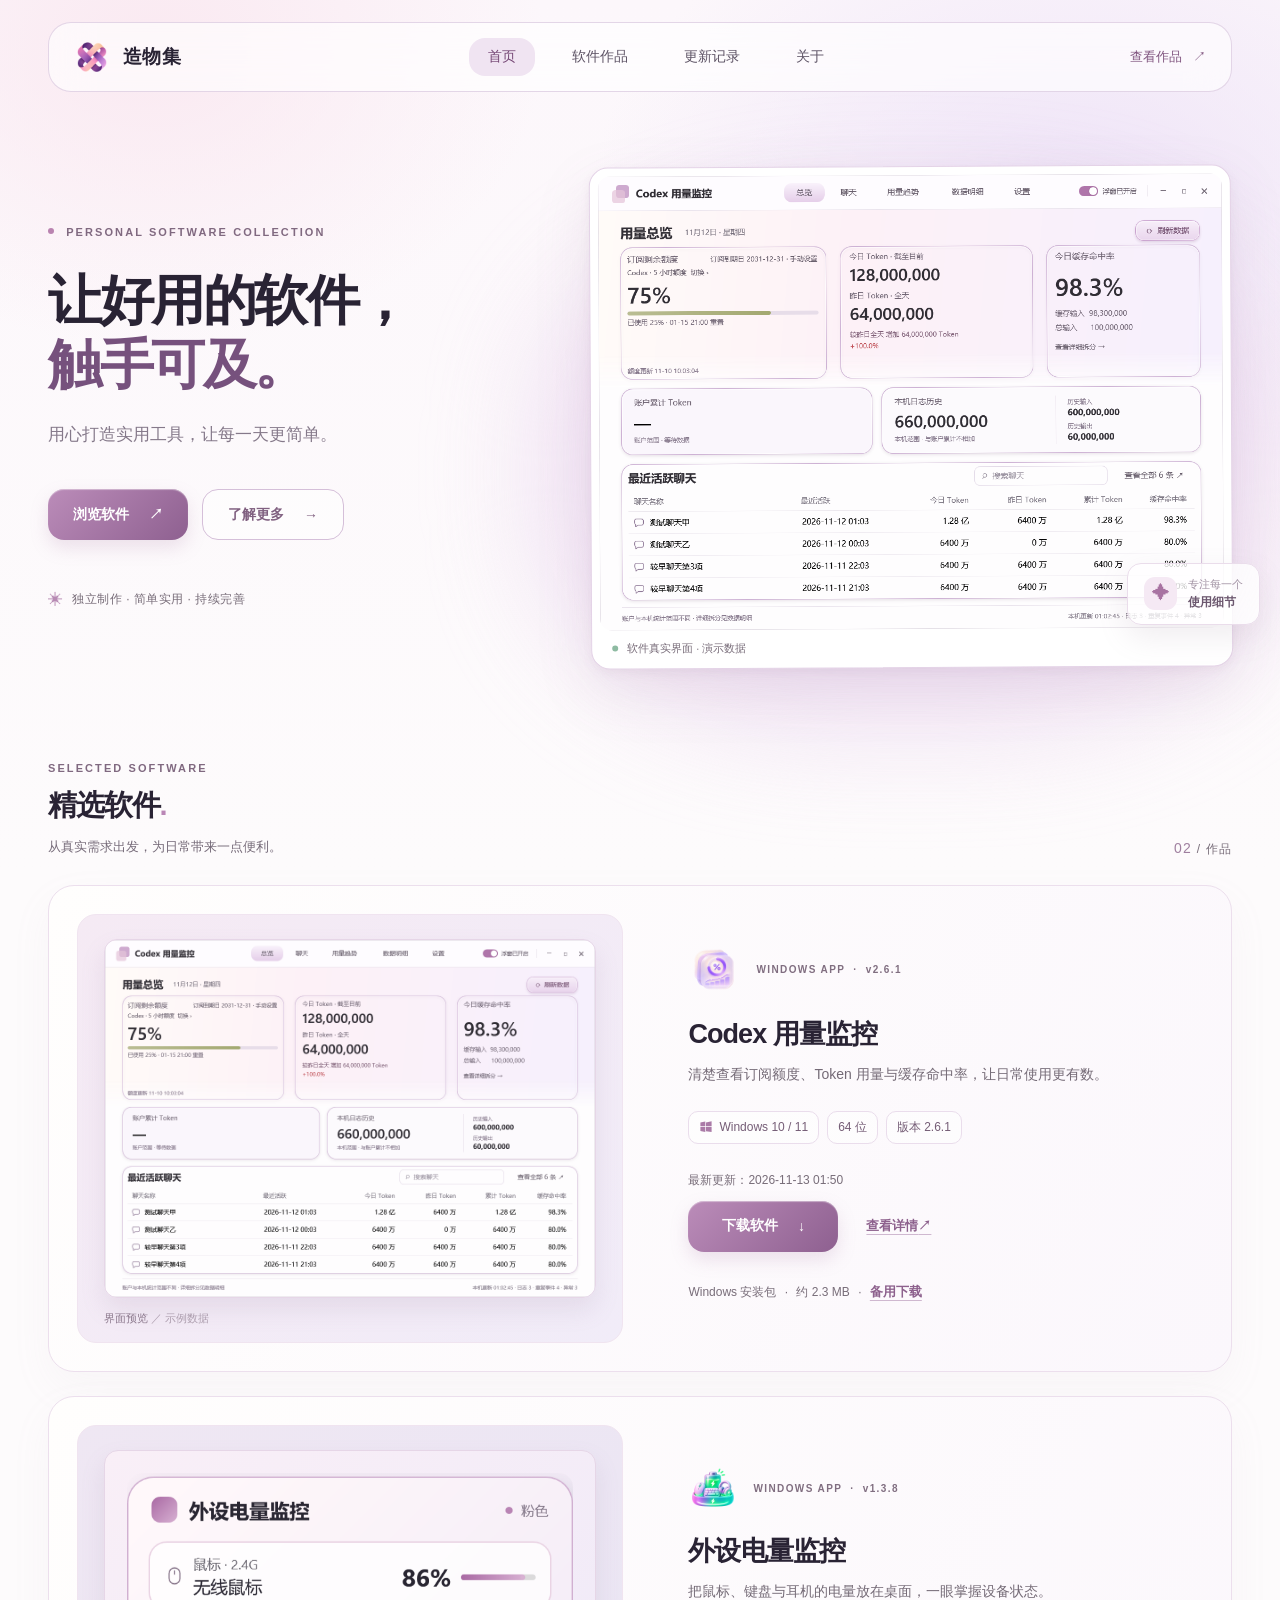
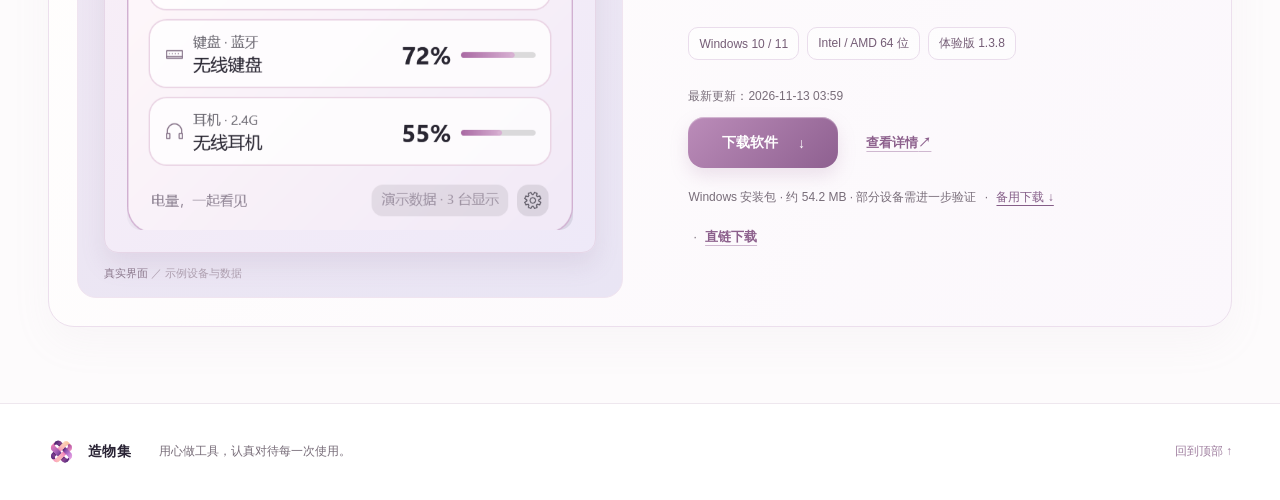
==== index.html @ c4f2e369 "更新下载脚本缓存版本" ====
<!doctype html><html lang="zh-CN"><head><meta charset="utf-8"><meta name="viewport" content="width=device-width,initial-scale=1"><meta name="description" content="分享用心打造的实用软件与下载说明。"><title>造物集 · 让好用的软件，触手可及</title><link rel="icon" href="assets/website-knot.ico" sizes="any"><link rel="stylesheet" href="styles.css?v=1.3.1"></head><body><header class="site-header"><nav class="nav wrap" aria-label="主导航"><a class="brand" href="index.html"><img class="site-mark" src="assets/website-knot.png" alt=""><span>造物集</span></a><div class="nav-links"><a class="active" aria-current="page" href="index.html">首页</a><a  href="software.html">软件作品</a><a  href="updates.html">更新记录</a><a  href="about.html">关于</a></div><a class="nav-cta" href="software.html">查看作品 <span aria-hidden="true">↗</span></a></nav></header><main id="top"><section class="hero wrap"><div class="hero-copy"><div class="eyebrow"><span class="dot"></span> PERSONAL SOFTWARE COLLECTION</div><h1>让好用的软件，<br><span>触手可及。</span></h1><p>用心打造实用工具，<br class="mobile-break">让每一天更简单。</p><div class="hero-actions"><a class="button primary" href="software.html">浏览软件 <span aria-hidden="true">↗</span></a><a class="button secondary" href="about.html">了解更多 <span aria-hidden="true">→</span></a></div><div class="hero-note"><span class="tiny-mark">✳</span> 独立制作 · 简单实用 · 持续完善</div></div><div class="hero-visual"><div class="visual-glow"></div><figure class="window-image"><picture><source type="image/webp" srcset="assets/codex-monitor-demo.webp"><img src="assets/codex-monitor-demo.png" alt="Codex 用量监控总览界面，使用演示数据"></picture><figcaption><span class="status-dot"></span> 软件真实界面 · 演示数据</figcaption></figure><div class="floating-tag"><span class="tag-symbol">✦</span><span>专注每一个<br><strong>使用细节</strong></span></div></div></section><section class="catalog wrap" id="software"><div class="section-heading"><div><div class="eyebrow">SELECTED SOFTWARE</div><h2>精选软件<span class="heading-dot">.</span></h2><p>从真实需求出发，为日常带来一点便利。</p></div><span class="section-count">02 <span>/ 作品</span></span></div><article class="product"><div class="product-shot"><div class="shot-window"><picture><source type="image/webp" srcset="assets/codex-monitor-demo.webp"><img src="assets/codex-monitor-demo.png" alt="软件总览页面截图，演示数据已替代个人数据"></picture></div><span class="shot-caption">界面预览 <span>／ 示例数据</span></span></div><div class="product-info"><div class="product-meta"><span class="product-icon" aria-hidden="true" style="background:transparent"><img loading="lazy" decoding="async" src="assets/codex-app-icon-261.png" alt="" style="width:100%;height:100%;object-fit:contain"></span><span class="meta-label">WINDOWS APP <b>·</b> v2.6.1</span></div><h3>Codex 用量监控</h3><p class="product-description">清楚查看订阅额度、Token 用量与缓存命中率，让日常使用更有数。</p><div class="chips"><span><svg viewBox="0 0 20 20" aria-hidden="true"><path d="M2 3.5 9 2v7H2zm8 0 8-1.6V9h-8zM2 10h7v7l-7-1.4zm8 0h8v7.2L10 16z"/></svg>Windows 10 / 11</span><span>64 位</span><span>版本 2.6.1</span></div><p class="release-date">最新更新：2026-11-13 01:50</p><div class="product-actions"><a class="button primary download" href="https://raw.githubusercontent.com/xiaodank99-art/xiaodank99-art.github.io/main/assets/CodexUsageMonitor-2.6.1-final-setup.exe" download>下载软件 <span aria-hidden="true">↓</span></a><a class="text-link" href="codex-monitor.html">查看详情 <span aria-hidden="true">↗</span></a></div><div class="product-foot">Windows 安装包 <span>·</span> 约 2.3 MB <span>·</span> <a class="text-link" href="https://github.com/xiaodank99-art/xiaodank99-art.github.io/releases/download/codex-v2.6.1/CodexUsageMonitor-2.6.1-setup.exe" download>备用下载</a></div></div></article><article class="product battery-product"><div class="product-shot battery-shot"><div class="shot-window"><img loading="lazy" decoding="async" src="assets/battery-v120-dock.png" alt="外设电量监控界面，展示虚拟设备和示例电量" loading="lazy"></div><span class="shot-caption">真实界面 <span>／ 示例设备与数据</span></span></div><div class="product-info"><div class="product-meta"><span class="battery-icon" aria-hidden="true" style="background:transparent"><img loading="lazy" decoding="async" src="assets/battery-app-icon-132.png" alt="" style="width:100%;height:100%;object-fit:contain"></span><span class="meta-label">WINDOWS APP <b>·</b> v1.3.8</span></div><h3>外设电量监控</h3><p class="product-description">把鼠标、键盘与耳机的电量放在桌面，一眼掌握设备状态。</p><div class="chips"><span>Windows 10 / 11</span><span>Intel / AMD 64 位</span><span>体验版 1.3.8</span></div><p class="release-date">最新更新：2026-11-13 03:59</p><div class="product-actions"><a class="button primary download" data-battery-fast href="https://github.com/xiaodank99-art/xiaodank99-art.github.io/releases/download/battery-v1.3.8/PeripheralBatteryMonitor-1.3.8-Windows-x64-Setup.exe">下载软件 <span aria-hidden="true">↓</span></a><a class="text-link" href="peripheral-battery.html">查看详情 <span aria-hidden="true">↗</span></a></div><div class="product-foot">Windows 安装包 · 约 54.2 MB · 部分设备需进一步验证 <span>·</span> <button type="button" class="backup-link" data-battery-backup>备用下载 ↓</button><span class="backup-status" role="status" aria-live="polite"></span> <span>·</span> <a class="text-link" href="https://github.com/xiaodank99-art/xiaodank99-art.github.io/releases/download/battery-v1.3.8/PeripheralBatteryMonitor-1.3.8-Windows-x64-Setup.exe">直链下载</a><noscript>（备用下载需要启用 JavaScript）</noscript></div></div></article><!-- ZAOWUJI-EXTRAS:START --><!-- ZAOWUJI-EXTRAS:END --></section></main><footer><div class="wrap footer-inner"><a class="brand footer-brand" href="#top"><img class="site-mark small" src="assets/website-knot.png" alt=""><span>造物集</span></a><p>用心做工具，认真对待每一次使用。</p><a href="#top">回到顶部 ↑</a></div></footer><script src="battery-backup.js?v=1.3.8-fast1" defer></script><script src="custom-download.js" defer></script></body></html>
---- styles.css ----
:root{--ink:#292334;--muted:#82788d;--purple:#855585;--line:#e9ddec;--paper:#fffdfd;--radius:26px}*{box-sizing:border-box}html{scroll-behavior:smooth;overflow-x:hidden}body{margin:0;overflow-x:hidden;color:var(--ink);font-family:"Microsoft YaHei UI","Segoe UI",sans-serif;background:#fdfbfc;font-size:15px;-webkit-font-smoothing:antialiased}body:before{content:"";position:absolute;z-index:-1;inset:0 0 auto;height:950px;background:radial-gradient(ellipse 620px 420px at 84% 21%,#eee3f7 0,transparent 78%),radial-gradient(ellipse 520px 400px at 12% 5%,#fae9f1 0,transparent 75%),linear-gradient(180deg,#fcf7fb 0%,#fdfbfc 92%);pointer-events:none}a{color:inherit;text-decoration:none}.wrap{width:min(1320px,calc(100% - 96px));margin-inline:auto}.site-header{padding-top:22px}.nav{height:70px;border:1px solid rgba(221,204,226,.8);background:rgba(255,255,255,.64);border-radius:23px;display:flex;align-items:center;padding:0 25px;gap:40px;backdrop-filter:blur(20px)}.brand{display:inline-flex;align-items:center;gap:13px;font-size:19px;font-weight:700;white-space:nowrap;letter-spacing:.02em}.mark{width:33px;height:33px;position:relative;display:inline-block}.mark i,.product-icon i{position:absolute;width:22px;height:22px;border-radius:6px;background:#e2c5d9;left:0;top:10px}.mark i+ i,.product-icon i+ i{background:#b987bc;opacity:.8;left:10px;top:0}.nav-links{display:flex;align-items:center;justify-content:center;gap:18px;flex:1;color:#5d5365;font-size:14px}.nav-links a{padding:10px 19px;border-radius:16px;transition:background .2s,color .2s}.nav-links a:hover,.nav-links a.active{background:#f0e4f2;color:#754775}.nav-cta{font-size:13px;color:#80557f;white-space:nowrap}.nav-cta span{margin-left:7px}.hero{min-height:550px;display:grid;grid-template-columns:.86fr 1.14fr;gap:58px;align-items:center;padding-block:74px 62px}.eyebrow{color:#a589a5;font-size:10px;font-weight:700;letter-spacing:.19em;line-height:1.4}.eyebrow .dot{display:inline-block;background:#b983b0;width:6px;height:6px;border-radius:50%;vertical-align:2px;margin-right:7px}.hero h1{font-size:clamp(42px,4.2vw,64px);line-height:1.2;letter-spacing:-.045em;margin:27px 0 22px;font-weight:700}.hero h1 span{color:#76517d}.hero-copy>p{color:#85798a;line-height:1.9;font-size:17px;margin:0}.mobile-break{display:none}.hero-actions{display:flex;align-items:center;gap:14px;margin-top:38px}.button{min-height:51px;border-radius:16px;display:inline-flex;align-items:center;justify-content:center;gap:20px;padding:0 25px;font-weight:600;font-size:14px;transition:transform .2s,box-shadow .2s}.button:hover{transform:translateY(-2px)}.button:focus-visible,a:focus-visible{outline:3px solid #a076aa;outline-offset:4px}.primary{background:linear-gradient(135deg,#bb8cb9,#8e6090);color:white;box-shadow:0 8px 18px #ad81aa35,inset 0 1px 1px #ffffff70}.primary:hover{box-shadow:0 12px 23px #ad81aa54,inset 0 1px 1px #ffffff70}.secondary{border:1px solid #d5bfd9;color:#806080;background:#fff9}.hero-note{display:flex;align-items:center;gap:9px;color:#a89aaa;font-size:12px;margin-top:51px;letter-spacing:.04em}.tiny-mark{font-size:15px;color:#b789b3}.hero-visual{position:relative}.visual-glow{position:absolute;inset:10% -8% -12%;border-radius:40%;background:#ead6ef;filter:blur(55px);opacity:.7}.window-image{position:relative;margin:0;padding:8px 8px 0;border:1px solid #e4d3e7;border-radius:19px;background:#fff;box-shadow:0 22px 55px #9d7ca025,0 4px 10px #91709415;transform:rotate(-.3deg)}.window-image img,.shot-window img{display:block;width:100%;height:auto;border-radius:12px}.window-image figcaption{padding:11px 12px 12px;font-size:11px;color:#a093a2}.status-dot{display:inline-block;width:6px;height:6px;border-radius:50%;background:#8ebba2;margin-right:6px;vertical-align:1px}.floating-tag{position:absolute;right:-28px;bottom:43px;padding:12px 16px;background:#fffc;border:1px solid #eaddeb;border-radius:14px;box-shadow:0 12px 30px #957c9824;display:flex;gap:11px;align-items:center;color:#a192a3;font-size:11px;line-height:1.55}.floating-tag strong{color:#6c586f;font-size:12px}.tag-symbol{height:33px;width:33px;display:grid;place-items:center;border-radius:11px;color:#a873a2;background:#f5e9f4;font-size:18px}.catalog{padding:31px 0 76px}.section-heading,.details-head{display:flex;align-items:end;justify-content:space-between;gap:24px;margin-bottom:27px}.section-heading h2,.details h2,.bottom-grid h2{font-size:29px;letter-spacing:-.04em;margin:10px 0}.heading-dot{color:#ba87b6}.section-heading p,.details-head p{margin:0;color:#a093a2;font-size:13px;line-height:1.7}.section-count{color:#9f7f9f;font-size:14px;letter-spacing:.08em}.section-count span{color:#c0b5c2;font-size:12px}.product{padding:28px;display:grid;grid-template-columns:1.03fr .97fr;gap:65px;align-items:center;border:1px solid #ecdfed;border-radius:var(--radius);background:linear-gradient(120deg,#fffefd,#fbf7fc);box-shadow:0 16px 40px #b8a2b311}.product-shot{padding:24px 26px 16px;background:linear-gradient(135deg,#f5eaf4,#f1ecf8);border-radius:19px;border:1px solid #f0e4f0}.shot-window{border:1px solid #e6d6e7;border-radius:13px;overflow:hidden;box-shadow:0 12px 25px #98799924}.shot-caption{display:block;padding-top:13px;color:#8c798d;font-size:11px}.shot-caption span{color:#ad9eae}.product-info{padding:8px 20px 8px 0}.product-meta{display:flex;align-items:center;gap:15px}.product-icon{width:53px;height:53px;background:linear-gradient(135deg,#f3e6f3,#eadbf1);border-radius:17px;position:relative}.product-icon i{left:11px;top:18px}.product-icon i+ i{left:21px;top:9px}.meta-label{font-size:10px;color:#ad9eae;letter-spacing:.14em;font-weight:700}.meta-label b{margin:0 4px}.product h3{font-size:27px;letter-spacing:-.035em;margin:20px 0 10px}.product-description{color:#8a7f8d;font-size:14px;line-height:1.8;max-width:430px;margin:0}.chips{display:flex;gap:8px;flex-wrap:wrap;margin:23px 0 28px}.chips span{display:flex;align-items:center;gap:6px;border:1px solid #eaddec;border-radius:10px;background:#fff9;color:#8d708c;padding:7px 10px;font-size:11px}.chips svg{fill:#aa7ba7;width:14px;height:14px}.product-actions{display:flex;align-items:center;gap:28px}.download{min-width:150px}.text-link{color:#8d618d;font-weight:600;font-size:13px}.text-link:hover{color:#603660}.product-foot{margin-top:18px;font-size:11px;color:#b5a9b5}.product-foot span{padding:0 5px}.details{padding:35px 0 84px;border-top:1px solid #eee6ed}.details-head{margin-top:32px}.features{display:grid;grid-template-columns:repeat(3,1fr);gap:16px}.features article{background:#fff;border:1px solid #f0e8f0;border-radius:20px;padding:25px 25px 24px}.feature-icon{display:grid;place-items:center;width:39px;height:39px;border-radius:12px;background:#f5e9f5;color:#a76ca2;font-size:20px}.features h3{font-size:16px;margin:20px 0 9px}.features p,.install-note p,.about p,.release p{color:#928693;font-size:13px;line-height:1.85;margin:0}.install-note{margin-top:16px;padding:25px 28px;border:1px solid #eee5ee;border-radius:20px;background:#faf6fb;display:flex;align-items:center;justify-content:space-between;gap:25px}.install-note h3{font-size:16px;margin:8px 0}.install-note p{max-width:830px}.install-note a{white-space:nowrap}.mini-label{color:#aa82a9;font-size:11px}.bottom-grid{display:grid;grid-template-columns:1fr 1fr;gap:18px;padding:0 0 80px}.bottom-grid>div{border:1px solid #eee5ee;border-radius:22px;background:white;padding:30px}.bottom-grid h2{font-size:24px;margin-bottom:20px}.release{border-top:1px solid #f0e9ef;padding-top:16px}.release b{font-size:16px}.current{background:#f1e8f1;color:#986c98;padding:4px 8px;border-radius:7px;margin-left:9px;font-size:10px}.release p{margin-top:11px}.release-date{display:block;color:#b9aeb9;font-size:11px;margin-top:11px}.about p{max-width:440px;margin-bottom:20px}footer{border-top:1px solid #eee7ee;background:#fff}.footer-inner{min-height:96px;display:flex;align-items:center;gap:28px}.footer-brand{font-size:14px}.mark.small{transform:scale(.75);transform-origin:left center;margin-right:-7px}.footer-inner p{color:#b3a8b2;font-size:11px;flex:1}.footer-inner>a:last-child{font-size:12px;color:#a181a1}@media(max-width:900px){.wrap{width:calc(100% - 48px)}.nav{gap:16px}.nav-links{gap:2px}.nav-links a{padding:9px}.nav-cta{display:none}.hero{grid-template-columns:1fr;gap:38px;padding-top:65px}.hero-copy{max-width:600px}.hero-note{margin-top:28px}.hero-visual{max-width:780px}.floating-tag{right:-9px}.product{gap:26px}.product-shot{padding:15px}.product-info{padding-right:0}.features article{padding:20px}}@media(max-width:600px){.wrap{width:calc(100% - 32px)}.site-header{padding-top:12px}.nav{height:auto;min-height:65px;padding:14px;display:block;border-radius:18px}.brand{font-size:16px}.mark{transform:scale(.84);transform-origin:left center;margin-right:-5px}.nav-links{justify-content:space-between;gap:0;margin-top:8px;font-size:12px}.nav-links a{padding:8px}.hero{padding:52px 0 42px;min-height:auto;gap:35px}.hero h1{font-size:39px;margin:21px 0 16px}.hero-copy>p{font-size:15px}.mobile-break{display:block}.hero-actions{margin-top:27px}.button{min-height:48px;padding:0 19px;font-size:13px}.hero-note{font-size:11px;margin-top:24px}.window-image{padding:5px 5px 0;border-radius:13px}.window-image figcaption{font-size:10px;padding:8px}.floating-tag{right:-5px;bottom:-18px;padding:8px}.tag-symbol{width:28px;height:28px}.catalog{padding:20px 0 52px}.section-heading h2,.details h2{font-size:25px}.section-heading p{font-size:12px}.product{grid-template-columns:1fr;gap:18px;padding:14px;border-radius:21px}.product-shot{padding:13px}.product-info{padding:7px 8px 15px}.product h3{font-size:23px;margin:15px 0 9px}.chips{margin:18px 0 21px}.features{grid-template-columns:1fr;gap:10px}.features article{padding:20px}.features h3{margin:13px 0 5px}.install-note{display:block;padding:22px}.install-note a{display:inline-block;margin-top:16px}.bottom-grid{grid-template-columns:1fr;padding-bottom:52px}.bottom-grid>div{padding:23px}.footer-inner{gap:10px;flex-wrap:wrap;padding-block:18px}.footer-inner p{flex-basis:100%;order:3;margin:0}.footer-inner>a:last-child{margin-left:auto}}@media(prefers-reduced-motion:reduce){html{scroll-behavior:auto}*{transition:none!important}}
/* Independent page layouts */
.subhero{min-height:310px;padding:85px 0 50px;display:flex;justify-content:space-between;align-items:center;gap:40px}.subhero .eyebrow .dot{background:#b983b0}.subhero h1{font-size:clamp(38px,4vw,57px);line-height:1.22;letter-spacing:-.045em;margin:22px 0 15px}.subhero h1 span{color:#8d6490}.subhero p{color:#938699;line-height:1.9;max-width:590px;margin:0;font-size:15px}.subhero-aside{min-width:190px;border:1px solid #ebddec;border-radius:20px;background:#fff9;padding:20px;display:flex;align-items:center;gap:13px;color:#a698a7;font-size:12px}.subhero-aside strong{display:block;font-size:16px;color:#66546a;margin-top:4px}.aside-icon{width:43px;height:43px;display:grid;place-items:center;border-radius:14px;background:#f3e7f3;color:#a873a2;font-size:20px}.subhero+.catalog{padding-top:16px}.content-section{padding:32px 0 100px}.content-title{display:flex;align-items:end;justify-content:space-between;gap:20px;margin-bottom:27px}.content-title h2,.about-story h2{font-size:29px;letter-spacing:-.04em;margin:10px 0 0}.content-note{font-size:12px;color:#aa99a9}.release-card{display:flex;gap:23px;padding:32px;border:1px solid #ecdfed;border-radius:24px;background:linear-gradient(120deg,#fff,#fcf8fc);box-shadow:0 16px 40px #b8a2b311}.release-rail{width:14px;display:flex;flex-direction:column;align-items:center;padding-top:6px}.timeline-dot{height:12px;width:12px;border:3px solid #dcbfde;background:#a874a9;border-radius:50%}.timeline-line{width:1px;background:#eadfea;flex:1;margin-top:7px}.release-main{flex:1}.release-top{display:flex;align-items:start;justify-content:space-between;gap:20px}.release-product{font-size:11px;color:#ad99ab}.release-top h3{font-size:22px;margin:8px 0 20px}.release-main p,.about-story>p,.notice-card p,.value-row p{color:#8b7e8c;font-size:14px;line-height:1.9}.release-meta{margin-top:30px;padding-top:18px;border-top:1px solid #eee6ed;display:flex;align-items:center;justify-content:space-between;gap:15px;color:#ada0ad;font-size:12px}.about-layout{display:grid;grid-template-columns:1.2fr .8fr;gap:18px}.about-story,.about-values{background:#fff;border:1px solid #eee4ed;border-radius:24px;padding:38px}.about-story .story-lead{color:#5a4c5c;font-size:17px;font-weight:600;margin:28px 0 12px}.about-story>p{max-width:610px}.about-story .button{margin-top:22px}.about-values{background:linear-gradient(145deg,#fcf7fc,#fff);display:flex;flex-direction:column;justify-content:center}.value-row{display:flex;gap:18px;padding:19px 0;border-bottom:1px solid #f0e8f0}.value-row:last-child{border-bottom:0}.value-row>span{font-size:11px;letter-spacing:.08em;color:#b78db3;padding-top:3px}.value-row h3{font-size:15px;margin:0 0 5px}.value-row p{font-size:12px;margin:0}.notice-card{margin-top:18px;padding:24px 28px;display:flex;align-items:center;gap:18px;border:1px solid #eee5ee;border-radius:20px;background:#faf6fb}.notice-card h3{font-size:14px;margin:0 0 5px}.notice-card p{font-size:12px;margin:0}@media(max-width:700px){.subhero{min-height:auto;padding:55px 0 32px;display:block}.subhero h1{font-size:38px}.subhero p{font-size:14px}.subhero-aside{margin-top:25px;display:inline-flex;min-width:0;padding:14px}.content-section{padding:20px 0 60px}.about-layout{grid-template-columns:1fr}.about-story,.about-values{padding:25px}.release-card{padding:24px 18px}.release-meta{align-items:start;flex-direction:column}.notice-card{padding:20px}.content-title h2,.about-story h2{font-size:25px}}

/* Software detail page */
.app-hero{display:grid;grid-template-columns:.85fr 1.15fr;gap:66px;align-items:center;padding:76px 0 70px;min-height:500px}.back-link{display:inline-flex;align-items:center;justify-content:center;gap:9px;min-height:44px;padding:0 16px;margin-bottom:35px;border:1px solid #c9a8cc;border-radius:14px;background:rgba(255,255,255,.82);color:#724b76;font-size:14px;font-weight:600;box-shadow:0 4px 12px rgba(132,91,136,.10);transition:background .2s,border-color .2s,box-shadow .2s,transform .2s}.back-link span{font-size:19px;line-height:1}.back-link:hover{color:#5f3a64;background:#fff;border-color:#a773ad;box-shadow:0 6px 16px rgba(132,91,136,.18);transform:translateY(-1px)}.app-heading{display:flex;align-items:center;gap:17px}.app-heading .product-icon{flex:none}.app-heading h1{font-size:clamp(32px,3.1vw,46px);letter-spacing:-.045em;line-height:1.2;margin:9px 0 0}.app-intro>p{max-width:440px;color:#8d808f;font-size:15px;line-height:1.9;margin:20px 0 0}.app-intro .chips{margin:23px 0 28px}.app-preview{margin:0;padding:14px 14px 0;background:linear-gradient(135deg,#f7edf6,#f1eaf7);border:1px solid #ede2ee;border-radius:22px;box-shadow:0 20px 48px #a883ab1c}.app-preview figcaption{padding:12px 5px;color:#9b8e9c;font-size:11px}.app-release{display:flex;align-items:center;justify-content:space-between;gap:24px;margin-bottom:80px;padding:28px 30px;background:#fbf7fb;border:1px solid #eee4ee;border-radius:20px}.app-release h2{font-size:20px;margin:9px 0}.app-release p{font-size:13px;color:#928693;line-height:1.8;margin:0}@media(max-width:900px){.app-hero{grid-template-columns:1fr;gap:35px;padding:50px 0}.app-preview{max-width:780px}.back-link{margin-bottom:23px}}@media(max-width:600px){.app-hero{padding:40px 0 45px}.app-heading h1{font-size:29px}.app-intro>p{font-size:14px}.app-release{align-items:flex-start;flex-direction:column;padding:22px;margin-bottom:48px}}

@media(max-width:600px){.details-head{display:block}.details-head p{margin-top:8px}}

/* Screenshot gallery */
.gallery-frame{position:relative}.gallery-arrow{position:absolute;top:50%;transform:translateY(-50%);display:grid;place-items:center;width:38px;height:38px;padding:0;border:1px solid #e1cfe4;border-radius:50%;background:#fffc;color:#865e88;box-shadow:0 5px 16px #917b982a;font-family:inherit;font-size:26px;line-height:1;cursor:pointer;transition:background .2s,box-shadow .2s,transform .2s}.gallery-arrow:hover{background:#fff;box-shadow:0 8px 19px #917b9840;transform:translateY(-50%) scale(1.06)}.gallery-arrow:focus-visible,.gallery-tabs button:focus-visible{outline:3px solid #a076aa;outline-offset:3px}.gallery-prev{left:-19px}.gallery-next{right:-19px}.app-preview .gallery-caption{display:flex;justify-content:space-between;gap:12px;align-items:center;padding:12px 5px 9px}.gallery-caption strong{color:#7b647c;font-weight:600}.gallery-caption-sub{color:#a99aaa}.gallery-caption #gallery-count{font-variant-numeric:tabular-nums;letter-spacing:.1em;white-space:nowrap;color:#9a7b9c}.gallery-tabs{display:flex;gap:5px;flex-wrap:wrap;padding:0 0 13px}.gallery-tabs button{border:1px solid transparent;border-radius:9px;background:transparent;color:#a390a4;font:inherit;font-size:11px;padding:6px 9px;cursor:pointer}.gallery-tabs button:hover{color:#79547c;background:#fff9}.gallery-tabs button[aria-pressed=true]{color:#815887;background:#fff;border-color:#eadcec}.gallery-noscript{font-size:11px;color:#8b788b;margin:0;padding:0 5px 12px}@media(max-width:600px){.gallery-arrow{width:34px;height:34px;font-size:23px}.gallery-prev{left:-8px}.gallery-next{right:-8px}.gallery-tabs{gap:3px}.gallery-tabs button{padding:6px 7px}}

/* Readability and touch refinements */
.eyebrow{color:#806980;font-size:11px}.section-heading p,.details-head p{color:#766b79}.section-count span,.product-foot,.hero-note,.footer-inner p,.release-date{color:#786d79}.meta-label,.content-note,.release-product{color:#806e80}.product-description,.features p,.install-note p,.about p,.release p,.about-story>p,.notice-card p,.value-row p{color:#746a76}.product-foot,.footer-inner p,.release-date,.hero-note{font-size:12px}.text-link{display:inline-flex;align-items:center;min-height:44px;text-decoration:underline;text-decoration-color:#cfb8d0;text-underline-offset:4px}.text-link:hover{text-decoration-color:currentColor}.gallery-tabs button{min-height:38px;font-size:12px;padding:7px 10px;color:#78677a}.gallery-arrow{width:44px;height:44px}.gallery-prev{left:-22px}.gallery-next{right:-22px}.gallery-caption-sub,.window-image figcaption,.app-preview figcaption{color:#786c79}.chips span{font-size:12px;color:#755d76}.mini-label{color:#8a6488}.nav-links a:focus-visible,.gallery-arrow:focus-visible,.gallery-tabs button:focus-visible{outline:3px solid #a076aa;outline-offset:3px}section[id]{scroll-margin-top:20px}@media(max-width:600px){.nav-links a{display:inline-flex;align-items:center;min-height:44px}.gallery-arrow{width:40px;height:40px}.gallery-prev{left:-9px}.gallery-next{right:-9px}.gallery-tabs button{min-height:40px;padding:7px 9px}.text-link{min-height:44px}.install-note a{margin-top:8px}}

/* Website identity */
.site-mark{display:block;width:36px;height:36px;border-radius:10px;object-fit:cover;flex:none}.site-mark.small{width:27px;height:27px;border-radius:8px}@media(max-width:600px){.site-mark{width:32px;height:32px;border-radius:9px}}

/* Peripheral battery product */
.battery-product{margin-top:24px}.battery-icon{display:grid;place-items:center;width:50px;height:50px;flex:none;border-radius:16px;background:linear-gradient(145deg,#eee0f2,#d4c1ea);color:#855887;font-size:24px}.battery-shot,.battery-detail{background:linear-gradient(145deg,#efe7f3,#e9e5f4)}.battery-shot .shot-window,.battery-detail .shot-window{display:flex;justify-content:center;align-items:center;background:#1c202d;padding:22px;border-radius:14px}.battery-shot img,.battery-detail img{display:block;width:min(100%,536px);height:auto;border-radius:14px}.battery-detail{padding:16px;border-radius:22px}.battery-detail figcaption{padding:12px 2px 0}
/* Peripheral product gallery and illustrated guide */
.battery-gallery .shot-window{height:350px;padding:18px;overflow:hidden}.battery-gallery .shot-window img{width:auto;max-width:100%;height:auto;max-height:100%;object-fit:contain;border-radius:10px}.battery-gallery .gallery-caption{padding:12px 3px 9px}.battery-gallery #battery-gallery-count{font-variant-numeric:tabular-nums;letter-spacing:.1em;white-space:nowrap}.battery-gallery .gallery-tabs{padding-bottom:1px}.battery-explain{display:grid;grid-template-columns:repeat(3,1fr);gap:16px;margin:0 0 18px}.explain-card{padding:18px;border:1px solid #eadfeb;border-radius:18px;background:#fff9;display:flex;flex-direction:column;gap:7px}.explain-card strong{font-size:14px;color:#302a38}.explain-card small{font-size:12px;color:#857489}.explain-art{height:74px;margin-bottom:4px;border-radius:13px;background:linear-gradient(135deg,#f6eff8,#eeeaf8);display:flex;align-items:center;justify-content:center;gap:8px}.devices-art span{display:grid;gap:3px;text-align:center;padding:8px 10px;border-radius:10px;background:#fff;color:#8b7990;font-size:10px}.devices-art b{color:#825c88;font-size:15px}.modes-art i{display:block;background:#fff;border:1px solid #e6d8e9;border-radius:8px;box-shadow:0 3px 8px #9c78a01a}.modes-art i:nth-child(1){width:65px;height:42px}.modes-art i:nth-child(2){width:35px;height:42px}.modes-art i:nth-child(3){width:36px;height:36px;border-radius:50%}.alert-art span{display:grid;place-items:center;width:36px;height:36px;border-radius:50%;background:#f4d5d7;color:#b85866;font-weight:700;font-size:21px}.alert-art i{width:90px;height:9px;border-radius:6px;background:#e6dce9}.alert-art i b{display:block;width:28%;height:100%;border-radius:6px;background:#dc888e}.backup-link{border:0;padding:3px 0;background:none;color:#855e88;text-decoration:underline;text-underline-offset:4px;font:inherit;cursor:pointer}.backup-link:focus-visible{outline:3px solid #a076aa;outline-offset:3px}.backup-link:disabled{opacity:.6;cursor:wait}.backup-status{display:block;margin-top:6px;color:#745b79}.battery-explain+ .features{margin-top:0}@media(max-width:700px){.battery-explain{grid-template-columns:1fr}.explain-card{padding:14px}.battery-gallery .shot-window{height:290px}}
.gallery-zoom{position:absolute;right:12px;bottom:12px;border:1px solid #ffffff35;border-radius:10px;background:#292d3ad9;color:#fff;padding:7px 10px;font:inherit;font-size:12px;cursor:pointer}.gallery-zoom:hover{background:#454356}.gallery-zoom:focus-visible,.lightbox-close:focus-visible{outline:3px solid #caa6d0;outline-offset:3px}.battery-lightbox{max-width:94vw;max-height:94vh;padding:22px;border:1px solid #e7dbea;border-radius:18px;background:#1c202d;box-shadow:0 22px 70px #1f152b66}.battery-lightbox::backdrop{background:#191322bb}.battery-lightbox img{display:block;width:auto;max-width:85vw;max-height:85vh;height:auto;object-fit:contain;margin:auto}.lightbox-close{position:absolute;right:5px;top:5px;display:grid;place-items:center;width:36px;height:36px;border:0;border-radius:50%;background:#fff;color:#483e4e;font-size:23px;cursor:pointer}

/* Pink 1.2.0 screenshots */
.battery-shot .shot-window,.battery-detail .shot-window{background:linear-gradient(145deg,#f9eff7,#eee9f8)}
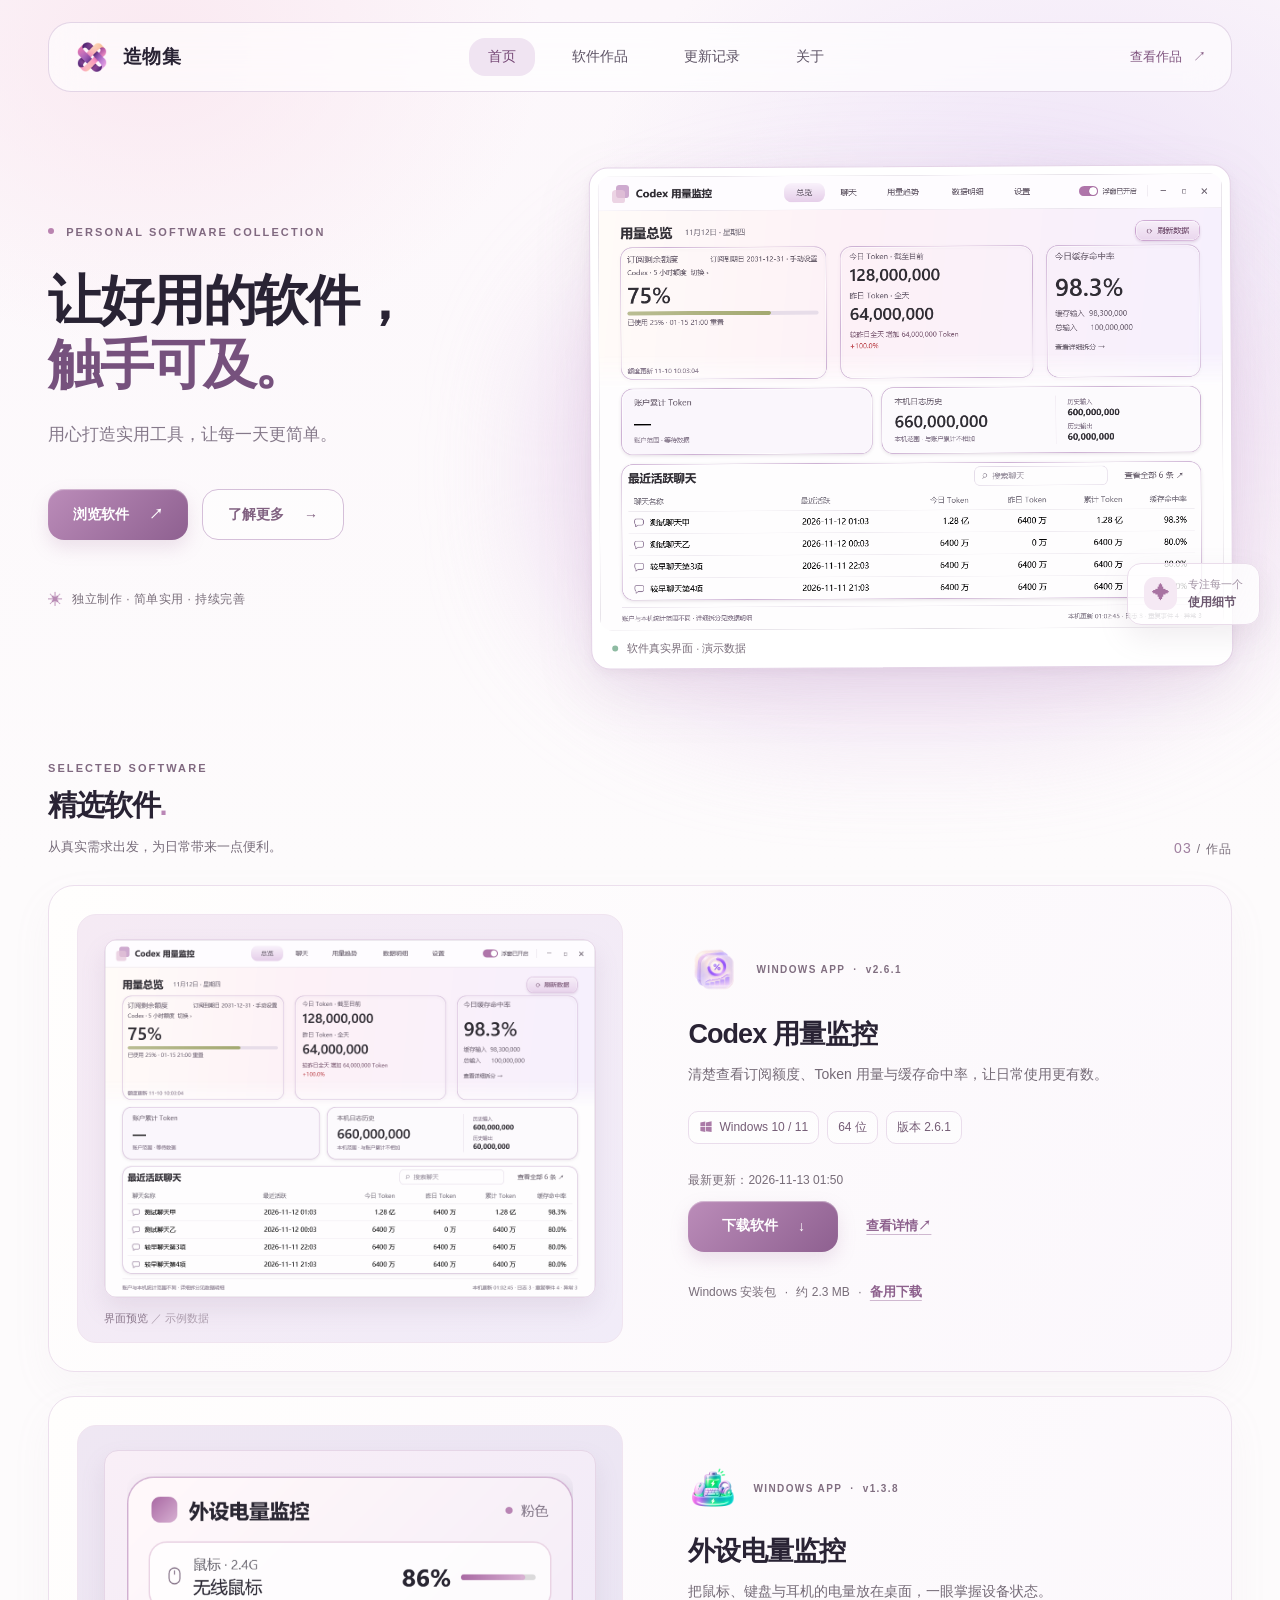
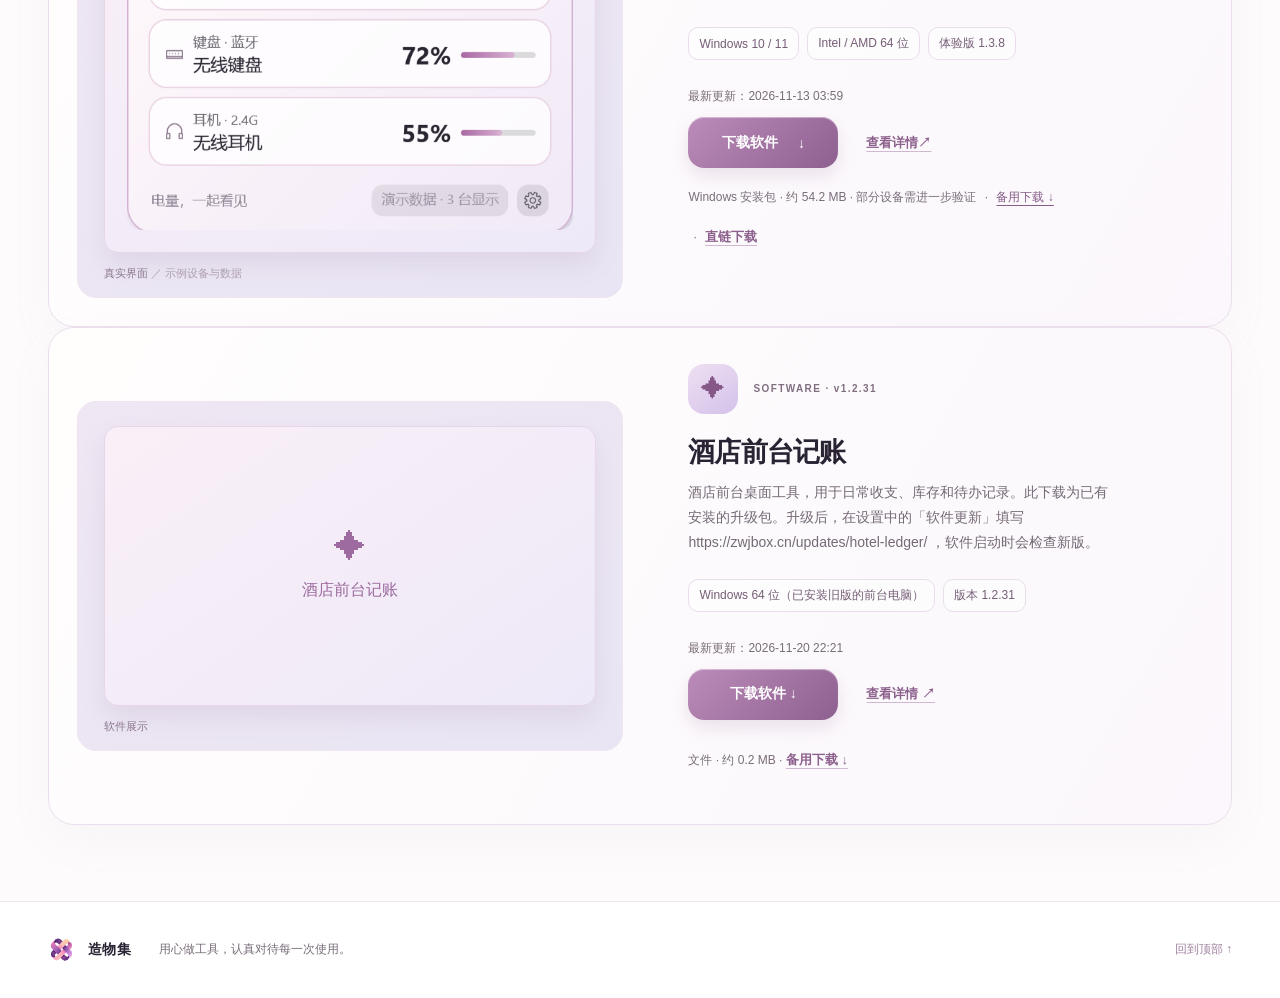
==== commit b6189ee5: "上架酒店前台记账 v1.2.31 并启用远程更新清单" ====
--- a/index.html
+++ b/index.html
@@ -1 +1 @@
-<!doctype html><html lang="zh-CN"><head><meta charset="utf-8"><meta name="viewport" content="width=device-width,initial-scale=1"><meta name="description" content="分享用心打造的实用软件与下载说明。"><title>造物集 · 让好用的软件，触手可及</title><link rel="icon" href="assets/website-knot.ico" sizes="any"><link rel="stylesheet" href="styles.css?v=1.3.1"></head><body><header class="site-header"><nav class="nav wrap" aria-label="主导航"><a class="brand" href="index.html"><img class="site-mark" src="assets/website-knot.png" alt=""><span>造物集</span></a><div class="nav-links"><a class="active" aria-current="page" href="index.html">首页</a><a  href="software.html">软件作品</a><a  href="updates.html">更新记录</a><a  href="about.html">关于</a></div><a class="nav-cta" href="software.html">查看作品 <span aria-hidden="true">↗</span></a></nav></header><main id="top"><section class="hero wrap"><div class="hero-copy"><div class="eyebrow"><span class="dot"></span> PERSONAL SOFTWARE COLLECTION</div><h1>让好用的软件，<br><span>触手可及。</span></h1><p>用心打造实用工具，<br class="mobile-break">让每一天更简单。</p><div class="hero-actions"><a class="button primary" href="software.html">浏览软件 <span aria-hidden="true">↗</span></a><a class="button secondary" href="about.html">了解更多 <span aria-hidden="true">→</span></a></div><div class="hero-note"><span class="tiny-mark">✳</span> 独立制作 · 简单实用 · 持续完善</div></div><div class="hero-visual"><div class="visual-glow"></div><figure class="window-image"><picture><source type="image/webp" srcset="assets/codex-monitor-demo.webp"><img src="assets/codex-monitor-demo.png" alt="Codex 用量监控总览界面，使用演示数据"></picture><figcaption><span class="status-dot"></span> 软件真实界面 · 演示数据</figcaption></figure><div class="floating-tag"><span class="tag-symbol">✦</span><span>专注每一个<br><strong>使用细节</strong></span></div></div></section><section class="catalog wrap" id="software"><div class="section-heading"><div><div class="eyebrow">SELECTED SOFTWARE</div><h2>精选软件<span class="heading-dot">.</span></h2><p>从真实需求出发，为日常带来一点便利。</p></div><span class="section-count">02 <span>/ 作品</span></span></div><article class="product"><div class="product-shot"><div class="shot-window"><picture><source type="image/webp" srcset="assets/codex-monitor-demo.webp"><img src="assets/codex-monitor-demo.png" alt="软件总览页面截图，演示数据已替代个人数据"></picture></div><span class="shot-caption">界面预览 <span>／ 示例数据</span></span></div><div class="product-info"><div class="product-meta"><span class="product-icon" aria-hidden="true" style="background:transparent"><img loading="lazy" decoding="async" src="assets/codex-app-icon-261.png" alt="" style="width:100%;height:100%;object-fit:contain"></span><span class="meta-label">WINDOWS APP <b>·</b> v2.6.1</span></div><h3>Codex 用量监控</h3><p class="product-description">清楚查看订阅额度、Token 用量与缓存命中率，让日常使用更有数。</p><div class="chips"><span><svg viewBox="0 0 20 20" aria-hidden="true"><path d="M2 3.5 9 2v7H2zm8 0 8-1.6V9h-8zM2 10h7v7l-7-1.4zm8 0h8v7.2L10 16z"/></svg>Windows 10 / 11</span><span>64 位</span><span>版本 2.6.1</span></div><p class="release-date">最新更新：2026-11-13 01:50</p><div class="product-actions"><a class="button primary download" href="https://raw.githubusercontent.com/xiaodank99-art/xiaodank99-art.github.io/main/assets/CodexUsageMonitor-2.6.1-final-setup.exe" download>下载软件 <span aria-hidden="true">↓</span></a><a class="text-link" href="codex-monitor.html">查看详情 <span aria-hidden="true">↗</span></a></div><div class="product-foot">Windows 安装包 <span>·</span> 约 2.3 MB <span>·</span> <a class="text-link" href="https://github.com/xiaodank99-art/xiaodank99-art.github.io/releases/download/codex-v2.6.1/CodexUsageMonitor-2.6.1-setup.exe" download>备用下载</a></div></div></article><article class="product battery-product"><div class="product-shot battery-shot"><div class="shot-window"><img loading="lazy" decoding="async" src="assets/battery-v120-dock.png" alt="外设电量监控界面，展示虚拟设备和示例电量" loading="lazy"></div><span class="shot-caption">真实界面 <span>／ 示例设备与数据</span></span></div><div class="product-info"><div class="product-meta"><span class="battery-icon" aria-hidden="true" style="background:transparent"><img loading="lazy" decoding="async" src="assets/battery-app-icon-132.png" alt="" style="width:100%;height:100%;object-fit:contain"></span><span class="meta-label">WINDOWS APP <b>·</b> v1.3.8</span></div><h3>外设电量监控</h3><p class="product-description">把鼠标、键盘与耳机的电量放在桌面，一眼掌握设备状态。</p><div class="chips"><span>Windows 10 / 11</span><span>Intel / AMD 64 位</span><span>体验版 1.3.8</span></div><p class="release-date">最新更新：2026-11-13 03:59</p><div class="product-actions"><a class="button primary download" data-battery-fast href="https://github.com/xiaodank99-art/xiaodank99-art.github.io/releases/download/battery-v1.3.8/PeripheralBatteryMonitor-1.3.8-Windows-x64-Setup.exe">下载软件 <span aria-hidden="true">↓</span></a><a class="text-link" href="peripheral-battery.html">查看详情 <span aria-hidden="true">↗</span></a></div><div class="product-foot">Windows 安装包 · 约 54.2 MB · 部分设备需进一步验证 <span>·</span> <button type="button" class="backup-link" data-battery-backup>备用下载 ↓</button><span class="backup-status" role="status" aria-live="polite"></span> <span>·</span> <a class="text-link" href="https://github.com/xiaodank99-art/xiaodank99-art.github.io/releases/download/battery-v1.3.8/PeripheralBatteryMonitor-1.3.8-Windows-x64-Setup.exe">直链下载</a><noscript>（备用下载需要启用 JavaScript）</noscript></div></div></article><!-- ZAOWUJI-EXTRAS:START --><!-- ZAOWUJI-EXTRAS:END --></section></main><footer><div class="wrap footer-inner"><a class="brand footer-brand" href="#top"><img class="site-mark small" src="assets/website-knot.png" alt=""><span>造物集</span></a><p>用心做工具，认真对待每一次使用。</p><a href="#top">回到顶部 ↑</a></div></footer><script src="battery-backup.js?v=1.3.8-fast1" defer></script><script src="custom-download.js" defer></script></body></html>+<!doctype html><html lang="zh-CN"><head><meta charset="utf-8"><meta name="viewport" content="width=device-width,initial-scale=1"><meta name="description" content="分享用心打造的实用软件与下载说明。"><title>造物集 · 让好用的软件，触手可及</title><link rel="icon" href="assets/website-knot.ico" sizes="any"><link rel="stylesheet" href="styles.css?v=1.3.1"></head><body><header class="site-header"><nav class="nav wrap" aria-label="主导航"><a class="brand" href="index.html"><img class="site-mark" src="assets/website-knot.png" alt=""><span>造物集</span></a><div class="nav-links"><a class="active" aria-current="page" href="index.html">首页</a><a  href="software.html">软件作品</a><a  href="updates.html">更新记录</a><a  href="about.html">关于</a></div><a class="nav-cta" href="software.html">查看作品 <span aria-hidden="true">↗</span></a></nav></header><main id="top"><section class="hero wrap"><div class="hero-copy"><div class="eyebrow"><span class="dot"></span> PERSONAL SOFTWARE COLLECTION</div><h1>让好用的软件，<br><span>触手可及。</span></h1><p>用心打造实用工具，<br class="mobile-break">让每一天更简单。</p><div class="hero-actions"><a class="button primary" href="software.html">浏览软件 <span aria-hidden="true">↗</span></a><a class="button secondary" href="about.html">了解更多 <span aria-hidden="true">→</span></a></div><div class="hero-note"><span class="tiny-mark">✳</span> 独立制作 · 简单实用 · 持续完善</div></div><div class="hero-visual"><div class="visual-glow"></div><figure class="window-image"><picture><source type="image/webp" srcset="assets/codex-monitor-demo.webp"><img src="assets/codex-monitor-demo.png" alt="Codex 用量监控总览界面，使用演示数据"></picture><figcaption><span class="status-dot"></span> 软件真实界面 · 演示数据</figcaption></figure><div class="floating-tag"><span class="tag-symbol">✦</span><span>专注每一个<br><strong>使用细节</strong></span></div></div></section><section class="catalog wrap" id="software"><div class="section-heading"><div><div class="eyebrow">SELECTED SOFTWARE</div><h2>精选软件<span class="heading-dot">.</span></h2><p>从真实需求出发，为日常带来一点便利。</p></div><span class="section-count">03 <span>/ 作品</span></span></div><article class="product"><div class="product-shot"><div class="shot-window"><picture><source type="image/webp" srcset="assets/codex-monitor-demo.webp"><img src="assets/codex-monitor-demo.png" alt="软件总览页面截图，演示数据已替代个人数据"></picture></div><span class="shot-caption">界面预览 <span>／ 示例数据</span></span></div><div class="product-info"><div class="product-meta"><span class="product-icon" aria-hidden="true" style="background:transparent"><img loading="lazy" decoding="async" src="assets/codex-app-icon-261.png" alt="" style="width:100%;height:100%;object-fit:contain"></span><span class="meta-label">WINDOWS APP <b>·</b> v2.6.1</span></div><h3>Codex 用量监控</h3><p class="product-description">清楚查看订阅额度、Token 用量与缓存命中率，让日常使用更有数。</p><div class="chips"><span><svg viewBox="0 0 20 20" aria-hidden="true"><path d="M2 3.5 9 2v7H2zm8 0 8-1.6V9h-8zM2 10h7v7l-7-1.4zm8 0h8v7.2L10 16z"/></svg>Windows 10 / 11</span><span>64 位</span><span>版本 2.6.1</span></div><p class="release-date">最新更新：2026-11-13 01:50</p><div class="product-actions"><a class="button primary download" href="https://raw.githubusercontent.com/xiaodank99-art/xiaodank99-art.github.io/main/assets/CodexUsageMonitor-2.6.1-final-setup.exe" download>下载软件 <span aria-hidden="true">↓</span></a><a class="text-link" href="codex-monitor.html">查看详情 <span aria-hidden="true">↗</span></a></div><div class="product-foot">Windows 安装包 <span>·</span> 约 2.3 MB <span>·</span> <a class="text-link" href="https://github.com/xiaodank99-art/xiaodank99-art.github.io/releases/download/codex-v2.6.1/CodexUsageMonitor-2.6.1-setup.exe" download>备用下载</a></div></div></article><article class="product battery-product"><div class="product-shot battery-shot"><div class="shot-window"><img loading="lazy" decoding="async" src="assets/battery-v120-dock.png" alt="外设电量监控界面，展示虚拟设备和示例电量" loading="lazy"></div><span class="shot-caption">真实界面 <span>／ 示例设备与数据</span></span></div><div class="product-info"><div class="product-meta"><span class="battery-icon" aria-hidden="true" style="background:transparent"><img loading="lazy" decoding="async" src="assets/battery-app-icon-132.png" alt="" style="width:100%;height:100%;object-fit:contain"></span><span class="meta-label">WINDOWS APP <b>·</b> v1.3.8</span></div><h3>外设电量监控</h3><p class="product-description">把鼠标、键盘与耳机的电量放在桌面，一眼掌握设备状态。</p><div class="chips"><span>Windows 10 / 11</span><span>Intel / AMD 64 位</span><span>体验版 1.3.8</span></div><p class="release-date">最新更新：2026-11-13 03:59</p><div class="product-actions"><a class="button primary download" data-battery-fast href="https://github.com/xiaodank99-art/xiaodank99-art.github.io/releases/download/battery-v1.3.8/PeripheralBatteryMonitor-1.3.8-Windows-x64-Setup.exe">下载软件 <span aria-hidden="true">↓</span></a><a class="text-link" href="peripheral-battery.html">查看详情 <span aria-hidden="true">↗</span></a></div><div class="product-foot">Windows 安装包 · 约 54.2 MB · 部分设备需进一步验证 <span>·</span> <button type="button" class="backup-link" data-battery-backup>备用下载 ↓</button><span class="backup-status" role="status" aria-live="polite"></span> <span>·</span> <a class="text-link" href="https://github.com/xiaodank99-art/xiaodank99-art.github.io/releases/download/battery-v1.3.8/PeripheralBatteryMonitor-1.3.8-Windows-x64-Setup.exe">直链下载</a><noscript>（备用下载需要启用 JavaScript）</noscript></div></div></article><!-- ZAOWUJI-EXTRAS:START --><article class="product extra-product"><div class="product-shot battery-shot"><div class="shot-window"><div style="padding:5rem 1.5rem;text-align:center;color:#9d6b9f;font-size:2rem">✦<br><span style="font-size:1rem">酒店前台记账</span></div></div><span class="shot-caption">软件展示</span></div><div class="product-info"><div class="product-meta"><span class="battery-icon" aria-hidden="true">✦</span><span class="meta-label">SOFTWARE · v1.2.31</span></div><h3>酒店前台记账</h3><p class="product-description">酒店前台桌面工具，用于日常收支、库存和待办记录。此下载为已有安装的升级包。升级后，在设置中的「软件更新」填写 https://zwjbox.cn/updates/hotel-ledger/ ，软件启动时会检查新版。</p><div class="chips"><span>Windows 64 位（已安装旧版的前台电脑）</span><span>版本 1.2.31</span></div><p class="release-date">最新更新：2026-11-20 22:21</p><div class="product-actions"><a class="button primary download" href="https://github.com/xiaodank99-art/xiaodank99-art.github.io/releases/download/extra-f8869d2ba85c0fd4-v1.2.31/extra-f8869d2ba85c0fd4-1.2.31.zip" data-zaowuji-extra="f8869d2ba85c0fd4" data-version="1.2.31" data-size="193122" data-hash="f5ec4f4e71c6900332e0472d5f55c90452c2b9775b945ddc2417d4baf9d80c4f">下载软件 ↓</a><a class="text-link" href="extra-f8869d2ba85c0fd4.html">查看详情 ↗</a></div><div class="product-foot">文件 · 约 0.2 MB · <a class="text-link" href="https://github.com/xiaodank99-art/xiaodank99-art.github.io/releases/download/extra-f8869d2ba85c0fd4-v1.2.31/extra-f8869d2ba85c0fd4-1.2.31.zip">备用下载 ↓</a><span class="backup-status" role="status" aria-live="polite"></span></div></div></article><!-- ZAOWUJI-EXTRAS:END --></section></main><footer><div class="wrap footer-inner"><a class="brand footer-brand" href="#top"><img class="site-mark small" src="assets/website-knot.png" alt=""><span>造物集</span></a><p>用心做工具，认真对待每一次使用。</p><a href="#top">回到顶部 ↑</a></div></footer><script src="battery-backup.js?v=1.3.8-fast2" defer></script><script src="custom-download.js" defer></script><script src="cf-download.js?v=2" defer></script></body></html>
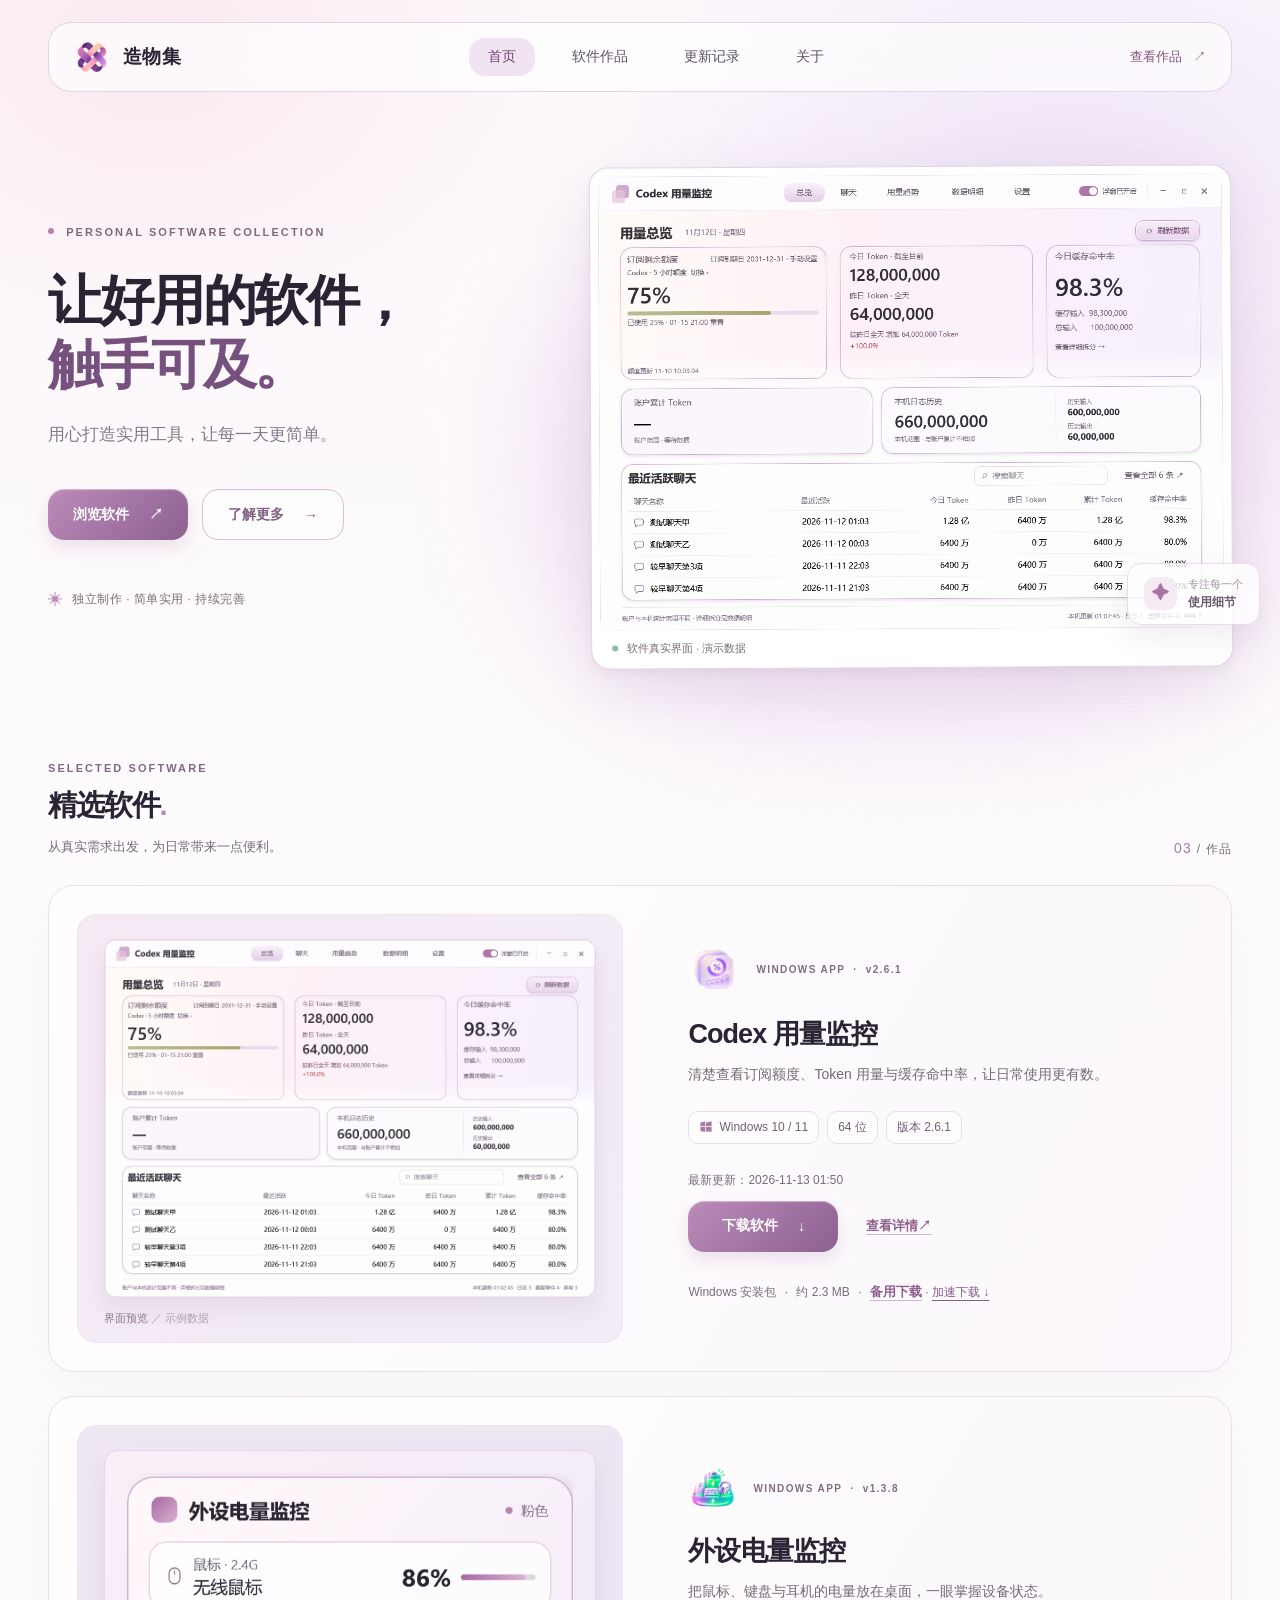
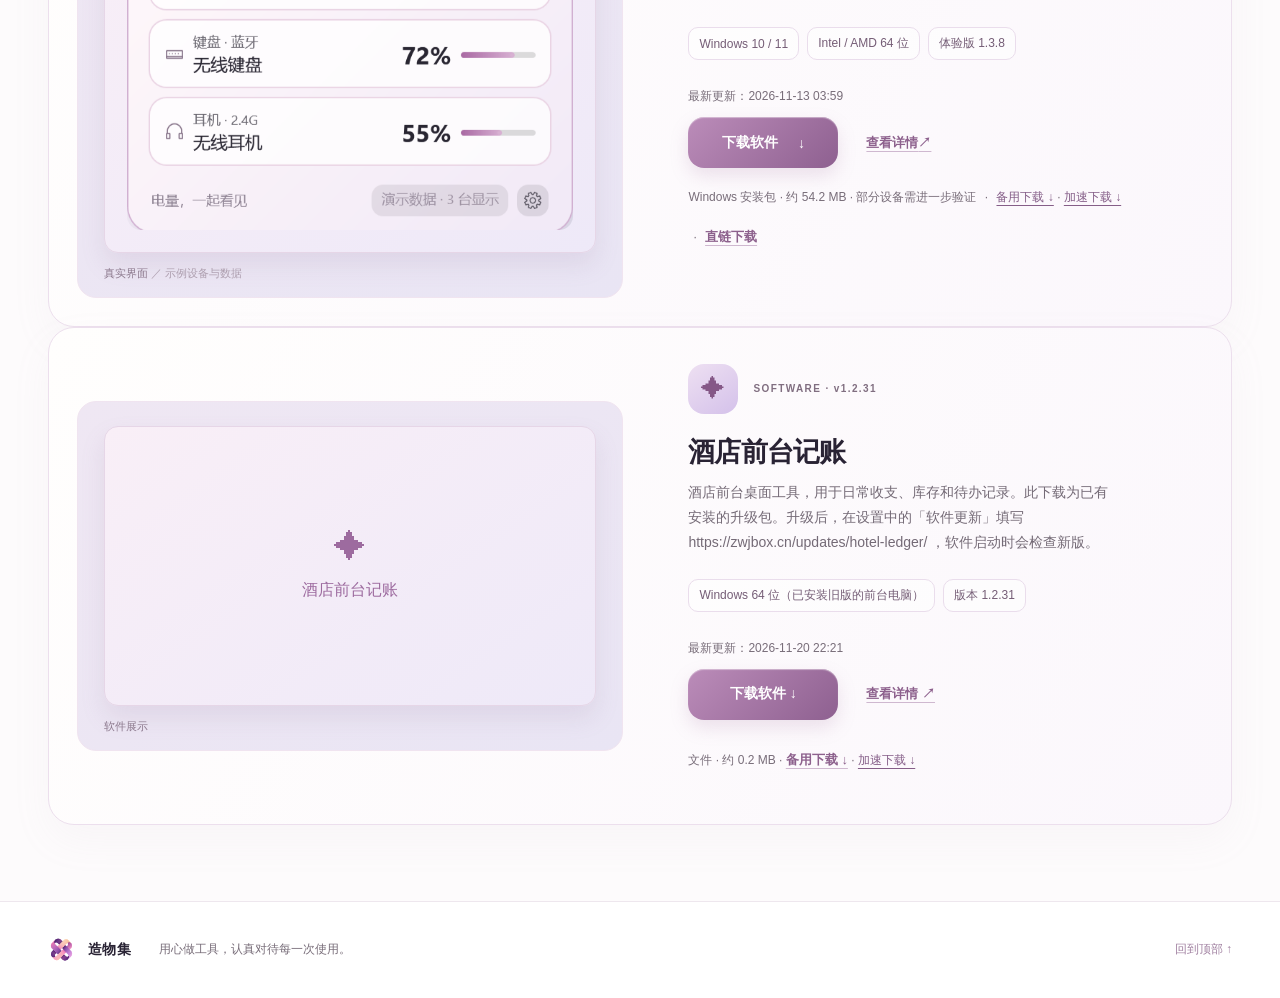
==== commit 4421d125: "让造物集主下载按钮直接发起浏览器下载" ====
--- a/index.html
+++ b/index.html
@@ -1 +1 @@
-<!doctype html><html lang="zh-CN"><head><meta charset="utf-8"><meta name="viewport" content="width=device-width,initial-scale=1"><meta name="description" content="分享用心打造的实用软件与下载说明。"><title>造物集 · 让好用的软件，触手可及</title><link rel="icon" href="assets/website-knot.ico" sizes="any"><link rel="stylesheet" href="styles.css?v=1.3.1"></head><body><header class="site-header"><nav class="nav wrap" aria-label="主导航"><a class="brand" href="index.html"><img class="site-mark" src="assets/website-knot.png" alt=""><span>造物集</span></a><div class="nav-links"><a class="active" aria-current="page" href="index.html">首页</a><a  href="software.html">软件作品</a><a  href="updates.html">更新记录</a><a  href="about.html">关于</a></div><a class="nav-cta" href="software.html">查看作品 <span aria-hidden="true">↗</span></a></nav></header><main id="top"><section class="hero wrap"><div class="hero-copy"><div class="eyebrow"><span class="dot"></span> PERSONAL SOFTWARE COLLECTION</div><h1>让好用的软件，<br><span>触手可及。</span></h1><p>用心打造实用工具，<br class="mobile-break">让每一天更简单。</p><div class="hero-actions"><a class="button primary" href="software.html">浏览软件 <span aria-hidden="true">↗</span></a><a class="button secondary" href="about.html">了解更多 <span aria-hidden="true">→</span></a></div><div class="hero-note"><span class="tiny-mark">✳</span> 独立制作 · 简单实用 · 持续完善</div></div><div class="hero-visual"><div class="visual-glow"></div><figure class="window-image"><picture><source type="image/webp" srcset="assets/codex-monitor-demo.webp"><img src="assets/codex-monitor-demo.png" alt="Codex 用量监控总览界面，使用演示数据"></picture><figcaption><span class="status-dot"></span> 软件真实界面 · 演示数据</figcaption></figure><div class="floating-tag"><span class="tag-symbol">✦</span><span>专注每一个<br><strong>使用细节</strong></span></div></div></section><section class="catalog wrap" id="software"><div class="section-heading"><div><div class="eyebrow">SELECTED SOFTWARE</div><h2>精选软件<span class="heading-dot">.</span></h2><p>从真实需求出发，为日常带来一点便利。</p></div><span class="section-count">03 <span>/ 作品</span></span></div><article class="product"><div class="product-shot"><div class="shot-window"><picture><source type="image/webp" srcset="assets/codex-monitor-demo.webp"><img src="assets/codex-monitor-demo.png" alt="软件总览页面截图，演示数据已替代个人数据"></picture></div><span class="shot-caption">界面预览 <span>／ 示例数据</span></span></div><div class="product-info"><div class="product-meta"><span class="product-icon" aria-hidden="true" style="background:transparent"><img loading="lazy" decoding="async" src="assets/codex-app-icon-261.png" alt="" style="width:100%;height:100%;object-fit:contain"></span><span class="meta-label">WINDOWS APP <b>·</b> v2.6.1</span></div><h3>Codex 用量监控</h3><p class="product-description">清楚查看订阅额度、Token 用量与缓存命中率，让日常使用更有数。</p><div class="chips"><span><svg viewBox="0 0 20 20" aria-hidden="true"><path d="M2 3.5 9 2v7H2zm8 0 8-1.6V9h-8zM2 10h7v7l-7-1.4zm8 0h8v7.2L10 16z"/></svg>Windows 10 / 11</span><span>64 位</span><span>版本 2.6.1</span></div><p class="release-date">最新更新：2026-11-13 01:50</p><div class="product-actions"><a class="button primary download" href="https://raw.githubusercontent.com/xiaodank99-art/xiaodank99-art.github.io/main/assets/CodexUsageMonitor-2.6.1-final-setup.exe" download>下载软件 <span aria-hidden="true">↓</span></a><a class="text-link" href="codex-monitor.html">查看详情 <span aria-hidden="true">↗</span></a></div><div class="product-foot">Windows 安装包 <span>·</span> 约 2.3 MB <span>·</span> <a class="text-link" href="https://github.com/xiaodank99-art/xiaodank99-art.github.io/releases/download/codex-v2.6.1/CodexUsageMonitor-2.6.1-setup.exe" download>备用下载</a></div></div></article><article class="product battery-product"><div class="product-shot battery-shot"><div class="shot-window"><img loading="lazy" decoding="async" src="assets/battery-v120-dock.png" alt="外设电量监控界面，展示虚拟设备和示例电量" loading="lazy"></div><span class="shot-caption">真实界面 <span>／ 示例设备与数据</span></span></div><div class="product-info"><div class="product-meta"><span class="battery-icon" aria-hidden="true" style="background:transparent"><img loading="lazy" decoding="async" src="assets/battery-app-icon-132.png" alt="" style="width:100%;height:100%;object-fit:contain"></span><span class="meta-label">WINDOWS APP <b>·</b> v1.3.8</span></div><h3>外设电量监控</h3><p class="product-description">把鼠标、键盘与耳机的电量放在桌面，一眼掌握设备状态。</p><div class="chips"><span>Windows 10 / 11</span><span>Intel / AMD 64 位</span><span>体验版 1.3.8</span></div><p class="release-date">最新更新：2026-11-13 03:59</p><div class="product-actions"><a class="button primary download" data-battery-fast href="https://github.com/xiaodank99-art/xiaodank99-art.github.io/releases/download/battery-v1.3.8/PeripheralBatteryMonitor-1.3.8-Windows-x64-Setup.exe">下载软件 <span aria-hidden="true">↓</span></a><a class="text-link" href="peripheral-battery.html">查看详情 <span aria-hidden="true">↗</span></a></div><div class="product-foot">Windows 安装包 · 约 54.2 MB · 部分设备需进一步验证 <span>·</span> <button type="button" class="backup-link" data-battery-backup>备用下载 ↓</button><span class="backup-status" role="status" aria-live="polite"></span> <span>·</span> <a class="text-link" href="https://github.com/xiaodank99-art/xiaodank99-art.github.io/releases/download/battery-v1.3.8/PeripheralBatteryMonitor-1.3.8-Windows-x64-Setup.exe">直链下载</a><noscript>（备用下载需要启用 JavaScript）</noscript></div></div></article><!-- ZAOWUJI-EXTRAS:START --><article class="product extra-product"><div class="product-shot battery-shot"><div class="shot-window"><div style="padding:5rem 1.5rem;text-align:center;color:#9d6b9f;font-size:2rem">✦<br><span style="font-size:1rem">酒店前台记账</span></div></div><span class="shot-caption">软件展示</span></div><div class="product-info"><div class="product-meta"><span class="battery-icon" aria-hidden="true">✦</span><span class="meta-label">SOFTWARE · v1.2.31</span></div><h3>酒店前台记账</h3><p class="product-description">酒店前台桌面工具，用于日常收支、库存和待办记录。此下载为已有安装的升级包。升级后，在设置中的「软件更新」填写 https://zwjbox.cn/updates/hotel-ledger/ ，软件启动时会检查新版。</p><div class="chips"><span>Windows 64 位（已安装旧版的前台电脑）</span><span>版本 1.2.31</span></div><p class="release-date">最新更新：2026-11-20 22:21</p><div class="product-actions"><a class="button primary download" href="https://github.com/xiaodank99-art/xiaodank99-art.github.io/releases/download/extra-f8869d2ba85c0fd4-v1.2.31/extra-f8869d2ba85c0fd4-1.2.31.zip" data-zaowuji-extra="f8869d2ba85c0fd4" data-version="1.2.31" data-size="193122" data-hash="f5ec4f4e71c6900332e0472d5f55c90452c2b9775b945ddc2417d4baf9d80c4f">下载软件 ↓</a><a class="text-link" href="extra-f8869d2ba85c0fd4.html">查看详情 ↗</a></div><div class="product-foot">文件 · 约 0.2 MB · <a class="text-link" href="https://github.com/xiaodank99-art/xiaodank99-art.github.io/releases/download/extra-f8869d2ba85c0fd4-v1.2.31/extra-f8869d2ba85c0fd4-1.2.31.zip">备用下载 ↓</a><span class="backup-status" role="status" aria-live="polite"></span></div></div></article><!-- ZAOWUJI-EXTRAS:END --></section></main><footer><div class="wrap footer-inner"><a class="brand footer-brand" href="#top"><img class="site-mark small" src="assets/website-knot.png" alt=""><span>造物集</span></a><p>用心做工具，认真对待每一次使用。</p><a href="#top">回到顶部 ↑</a></div></footer><script src="battery-backup.js?v=1.3.8-fast2" defer></script><script src="custom-download.js" defer></script><script src="cf-download.js?v=2" defer></script></body></html>+<!doctype html><html lang="zh-CN"><head><meta charset="utf-8"><meta name="viewport" content="width=device-width,initial-scale=1"><meta name="description" content="分享用心打造的实用软件与下载说明。"><title>造物集 · 让好用的软件，触手可及</title><link rel="icon" href="assets/website-knot.ico" sizes="any"><link rel="stylesheet" href="styles.css?v=1.3.1"></head><body><header class="site-header"><nav class="nav wrap" aria-label="主导航"><a class="brand" href="index.html"><img class="site-mark" src="assets/website-knot.png" alt=""><span>造物集</span></a><div class="nav-links"><a class="active" aria-current="page" href="index.html">首页</a><a  href="software.html">软件作品</a><a  href="updates.html">更新记录</a><a  href="about.html">关于</a></div><a class="nav-cta" href="software.html">查看作品 <span aria-hidden="true">↗</span></a></nav></header><main id="top"><section class="hero wrap"><div class="hero-copy"><div class="eyebrow"><span class="dot"></span> PERSONAL SOFTWARE COLLECTION</div><h1>让好用的软件，<br><span>触手可及。</span></h1><p>用心打造实用工具，<br class="mobile-break">让每一天更简单。</p><div class="hero-actions"><a class="button primary" href="software.html">浏览软件 <span aria-hidden="true">↗</span></a><a class="button secondary" href="about.html">了解更多 <span aria-hidden="true">→</span></a></div><div class="hero-note"><span class="tiny-mark">✳</span> 独立制作 · 简单实用 · 持续完善</div></div><div class="hero-visual"><div class="visual-glow"></div><figure class="window-image"><picture><source type="image/webp" srcset="assets/codex-monitor-demo.webp"><img src="assets/codex-monitor-demo.png" alt="Codex 用量监控总览界面，使用演示数据"></picture><figcaption><span class="status-dot"></span> 软件真实界面 · 演示数据</figcaption></figure><div class="floating-tag"><span class="tag-symbol">✦</span><span>专注每一个<br><strong>使用细节</strong></span></div></div></section><section class="catalog wrap" id="software"><div class="section-heading"><div><div class="eyebrow">SELECTED SOFTWARE</div><h2>精选软件<span class="heading-dot">.</span></h2><p>从真实需求出发，为日常带来一点便利。</p></div><span class="section-count">03 <span>/ 作品</span></span></div><article class="product"><div class="product-shot"><div class="shot-window"><picture><source type="image/webp" srcset="assets/codex-monitor-demo.webp"><img src="assets/codex-monitor-demo.png" alt="软件总览页面截图，演示数据已替代个人数据"></picture></div><span class="shot-caption">界面预览 <span>／ 示例数据</span></span></div><div class="product-info"><div class="product-meta"><span class="product-icon" aria-hidden="true" style="background:transparent"><img loading="lazy" decoding="async" src="assets/codex-app-icon-261.png" alt="" style="width:100%;height:100%;object-fit:contain"></span><span class="meta-label">WINDOWS APP <b>·</b> v2.6.1</span></div><h3>Codex 用量监控</h3><p class="product-description">清楚查看订阅额度、Token 用量与缓存命中率，让日常使用更有数。</p><div class="chips"><span><svg viewBox="0 0 20 20" aria-hidden="true"><path d="M2 3.5 9 2v7H2zm8 0 8-1.6V9h-8zM2 10h7v7l-7-1.4zm8 0h8v7.2L10 16z"/></svg>Windows 10 / 11</span><span>64 位</span><span>版本 2.6.1</span></div><p class="release-date">最新更新：2026-11-13 01:50</p><div class="product-actions"><a class="button primary download" href="https://raw.githubusercontent.com/xiaodank99-art/xiaodank99-art.github.io/main/assets/CodexUsageMonitor-2.6.1-final-setup.exe" download>下载软件 <span aria-hidden="true">↓</span></a><a class="text-link" href="codex-monitor.html">查看详情 <span aria-hidden="true">↗</span></a></div><div class="product-foot">Windows 安装包 <span>·</span> 约 2.3 MB <span>·</span> <a class="text-link" href="https://github.com/xiaodank99-art/xiaodank99-art.github.io/releases/download/codex-v2.6.1/CodexUsageMonitor-2.6.1-setup.exe" download>备用下载</a></div></div></article><article class="product battery-product"><div class="product-shot battery-shot"><div class="shot-window"><img loading="lazy" decoding="async" src="assets/battery-v120-dock.png" alt="外设电量监控界面，展示虚拟设备和示例电量" loading="lazy"></div><span class="shot-caption">真实界面 <span>／ 示例设备与数据</span></span></div><div class="product-info"><div class="product-meta"><span class="battery-icon" aria-hidden="true" style="background:transparent"><img loading="lazy" decoding="async" src="assets/battery-app-icon-132.png" alt="" style="width:100%;height:100%;object-fit:contain"></span><span class="meta-label">WINDOWS APP <b>·</b> v1.3.8</span></div><h3>外设电量监控</h3><p class="product-description">把鼠标、键盘与耳机的电量放在桌面，一眼掌握设备状态。</p><div class="chips"><span>Windows 10 / 11</span><span>Intel / AMD 64 位</span><span>体验版 1.3.8</span></div><p class="release-date">最新更新：2026-11-13 03:59</p><div class="product-actions"><a class="button primary download" data-battery-fast href="https://github.com/xiaodank99-art/xiaodank99-art.github.io/releases/download/battery-v1.3.8/PeripheralBatteryMonitor-1.3.8-Windows-x64-Setup.exe">下载软件 <span aria-hidden="true">↓</span></a><a class="text-link" href="peripheral-battery.html">查看详情 <span aria-hidden="true">↗</span></a></div><div class="product-foot">Windows 安装包 · 约 54.2 MB · 部分设备需进一步验证 <span>·</span> <button type="button" class="backup-link" data-battery-backup>备用下载 ↓</button><span class="backup-status" role="status" aria-live="polite"></span> <span>·</span> <a class="text-link" href="https://github.com/xiaodank99-art/xiaodank99-art.github.io/releases/download/battery-v1.3.8/PeripheralBatteryMonitor-1.3.8-Windows-x64-Setup.exe">直链下载</a><noscript>（备用下载需要启用 JavaScript）</noscript></div></div></article><!-- ZAOWUJI-EXTRAS:START --><article class="product extra-product"><div class="product-shot battery-shot"><div class="shot-window"><div style="padding:5rem 1.5rem;text-align:center;color:#9d6b9f;font-size:2rem">✦<br><span style="font-size:1rem">酒店前台记账</span></div></div><span class="shot-caption">软件展示</span></div><div class="product-info"><div class="product-meta"><span class="battery-icon" aria-hidden="true">✦</span><span class="meta-label">SOFTWARE · v1.2.31</span></div><h3>酒店前台记账</h3><p class="product-description">酒店前台桌面工具，用于日常收支、库存和待办记录。此下载为已有安装的升级包。升级后，在设置中的「软件更新」填写 https://zwjbox.cn/updates/hotel-ledger/ ，软件启动时会检查新版。</p><div class="chips"><span>Windows 64 位（已安装旧版的前台电脑）</span><span>版本 1.2.31</span></div><p class="release-date">最新更新：2026-11-20 22:21</p><div class="product-actions"><a class="button primary download" href="https://github.com/xiaodank99-art/xiaodank99-art.github.io/releases/download/extra-f8869d2ba85c0fd4-v1.2.31/extra-f8869d2ba85c0fd4-1.2.31.zip" data-zaowuji-extra="f8869d2ba85c0fd4" data-version="1.2.31" data-size="193122" data-hash="f5ec4f4e71c6900332e0472d5f55c90452c2b9775b945ddc2417d4baf9d80c4f">下载软件 ↓</a><a class="text-link" href="extra-f8869d2ba85c0fd4.html">查看详情 ↗</a></div><div class="product-foot">文件 · 约 0.2 MB · <a class="text-link" href="https://github.com/xiaodank99-art/xiaodank99-art.github.io/releases/download/extra-f8869d2ba85c0fd4-v1.2.31/extra-f8869d2ba85c0fd4-1.2.31.zip">备用下载 ↓</a><span class="backup-status" role="status" aria-live="polite"></span></div></div></article><!-- ZAOWUJI-EXTRAS:END --></section></main><footer><div class="wrap footer-inner"><a class="brand footer-brand" href="#top"><img class="site-mark small" src="assets/website-knot.png" alt=""><span>造物集</span></a><p>用心做工具，认真对待每一次使用。</p><a href="#top">回到顶部 ↑</a></div></footer><script src="battery-backup.js?v=1.3.8-fast2-native" defer></script><script src="custom-download.js" defer></script><script src="cf-download.js?v=3" defer></script></body></html>
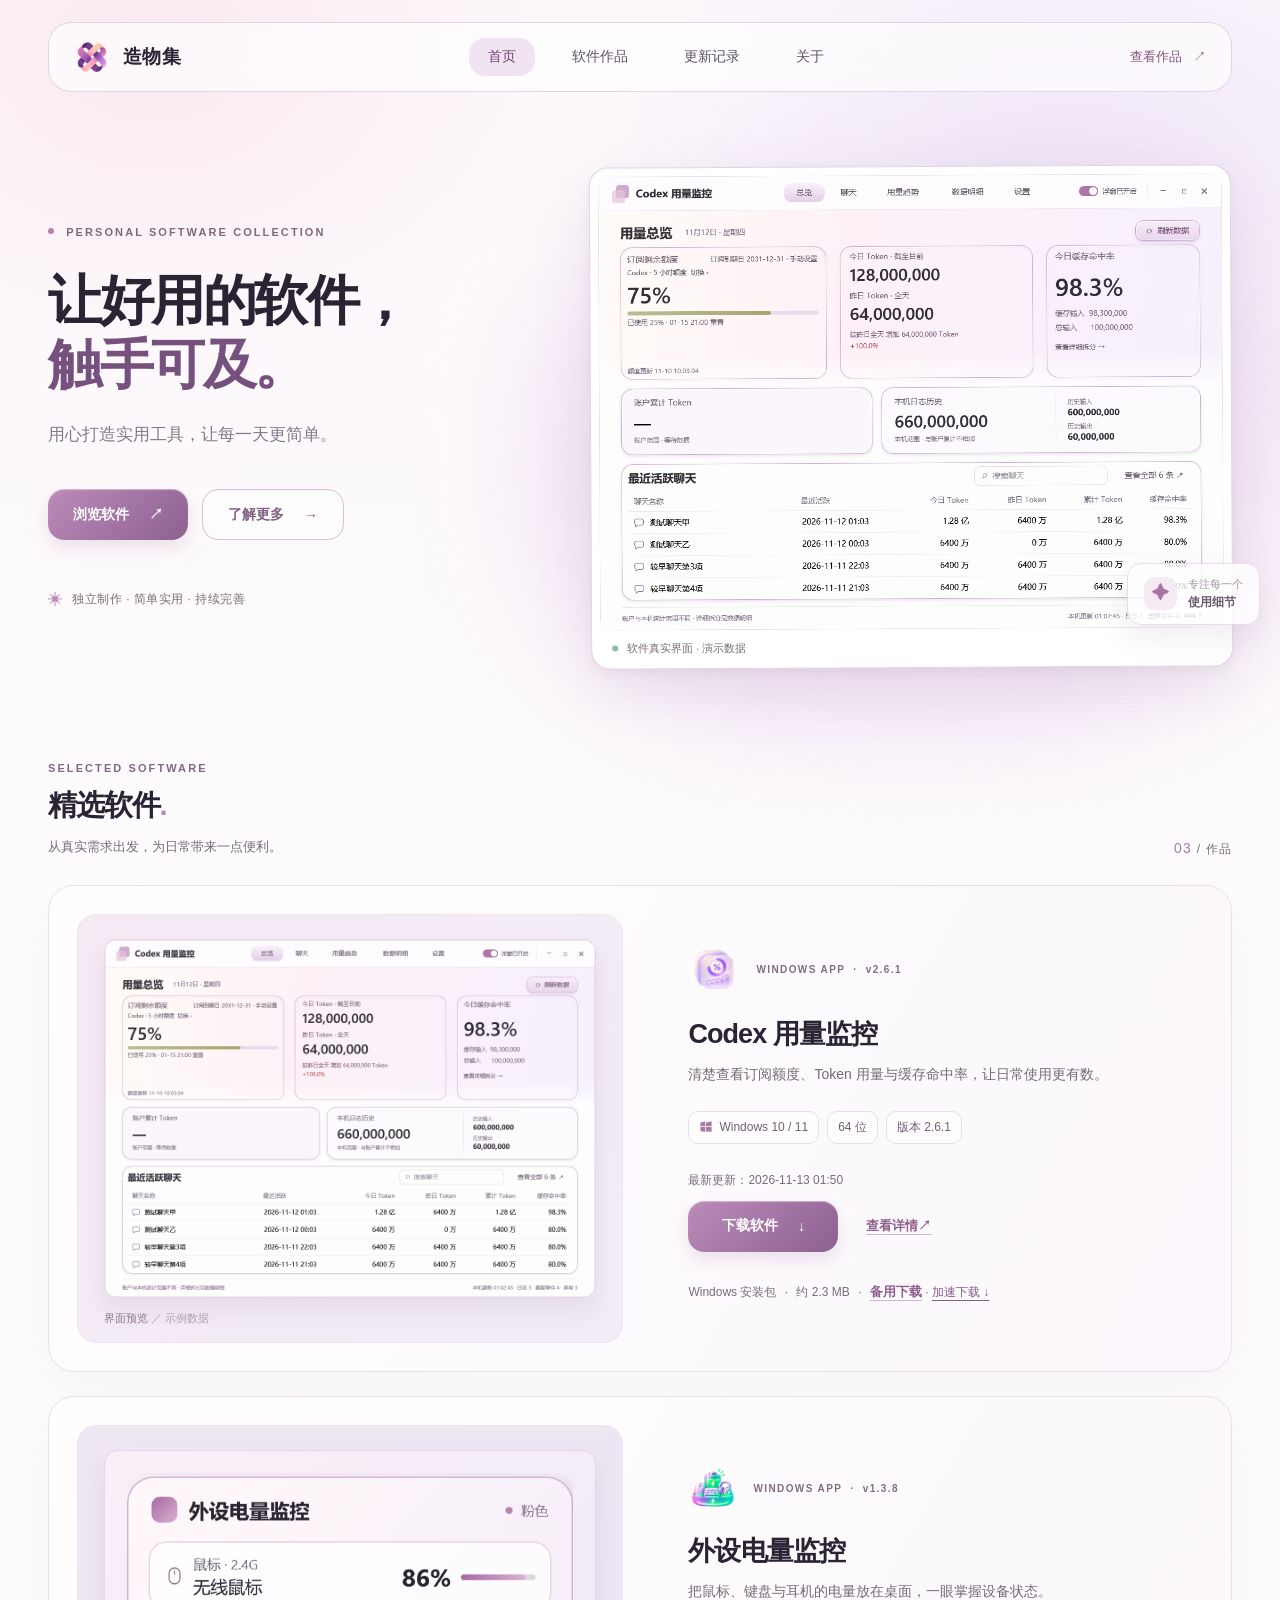
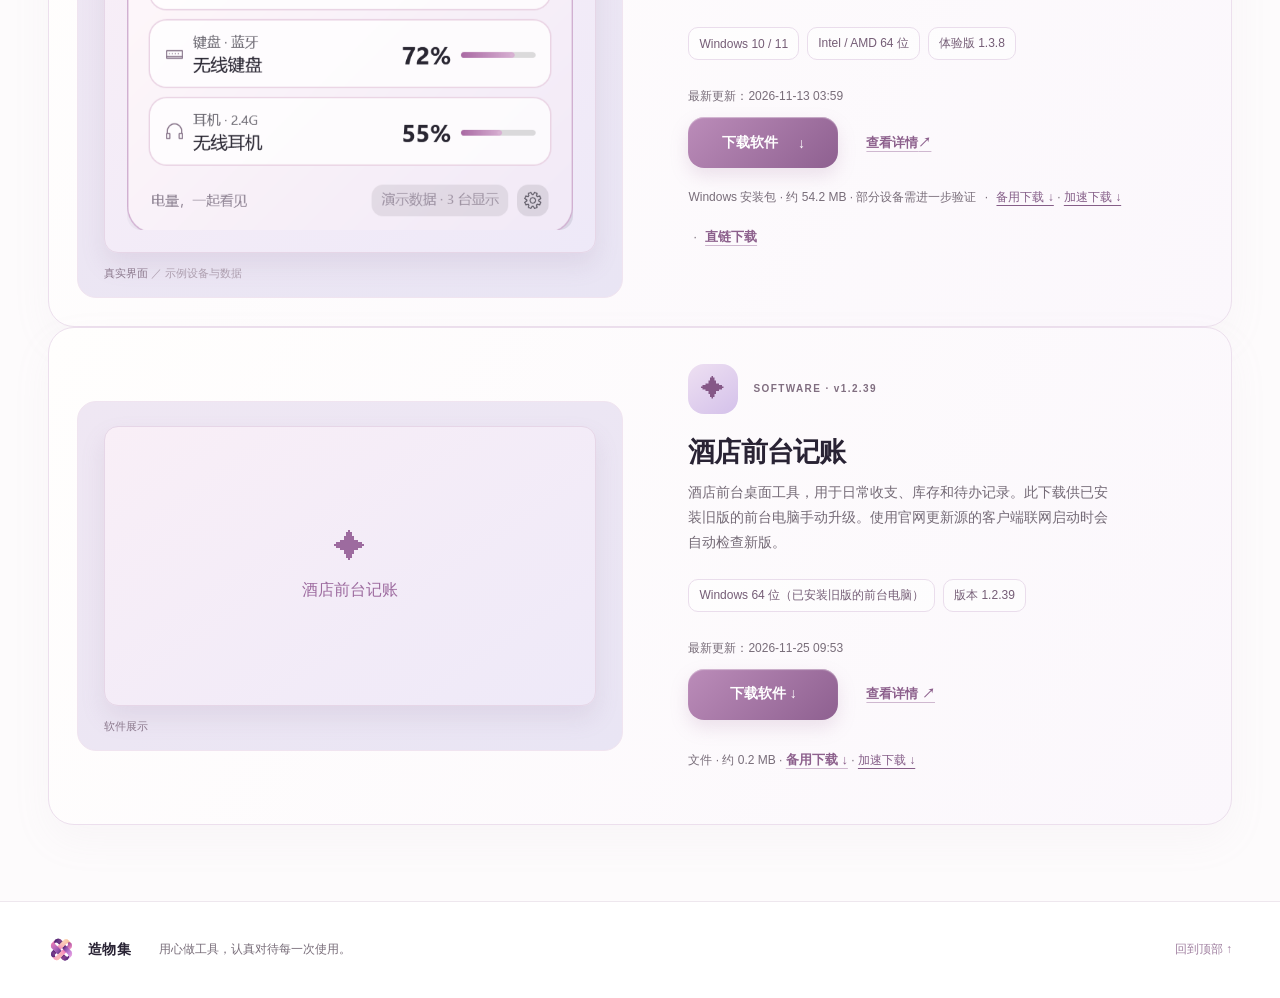
==== commit 661c135a: "Publish hotel ledger 1.2.39 downloads and signed update manifest" ====
--- a/index.html
+++ b/index.html
@@ -1 +1 @@
-<!doctype html><html lang="zh-CN"><head><meta charset="utf-8"><meta name="viewport" content="width=device-width,initial-scale=1"><meta name="description" content="分享用心打造的实用软件与下载说明。"><title>造物集 · 让好用的软件，触手可及</title><link rel="icon" href="assets/website-knot.ico" sizes="any"><link rel="stylesheet" href="styles.css?v=1.3.1"></head><body><header class="site-header"><nav class="nav wrap" aria-label="主导航"><a class="brand" href="index.html"><img class="site-mark" src="assets/website-knot.png" alt=""><span>造物集</span></a><div class="nav-links"><a class="active" aria-current="page" href="index.html">首页</a><a  href="software.html">软件作品</a><a  href="updates.html">更新记录</a><a  href="about.html">关于</a></div><a class="nav-cta" href="software.html">查看作品 <span aria-hidden="true">↗</span></a></nav></header><main id="top"><section class="hero wrap"><div class="hero-copy"><div class="eyebrow"><span class="dot"></span> PERSONAL SOFTWARE COLLECTION</div><h1>让好用的软件，<br><span>触手可及。</span></h1><p>用心打造实用工具，<br class="mobile-break">让每一天更简单。</p><div class="hero-actions"><a class="button primary" href="software.html">浏览软件 <span aria-hidden="true">↗</span></a><a class="button secondary" href="about.html">了解更多 <span aria-hidden="true">→</span></a></div><div class="hero-note"><span class="tiny-mark">✳</span> 独立制作 · 简单实用 · 持续完善</div></div><div class="hero-visual"><div class="visual-glow"></div><figure class="window-image"><picture><source type="image/webp" srcset="assets/codex-monitor-demo.webp"><img src="assets/codex-monitor-demo.png" alt="Codex 用量监控总览界面，使用演示数据"></picture><figcaption><span class="status-dot"></span> 软件真实界面 · 演示数据</figcaption></figure><div class="floating-tag"><span class="tag-symbol">✦</span><span>专注每一个<br><strong>使用细节</strong></span></div></div></section><section class="catalog wrap" id="software"><div class="section-heading"><div><div class="eyebrow">SELECTED SOFTWARE</div><h2>精选软件<span class="heading-dot">.</span></h2><p>从真实需求出发，为日常带来一点便利。</p></div><span class="section-count">03 <span>/ 作品</span></span></div><article class="product"><div class="product-shot"><div class="shot-window"><picture><source type="image/webp" srcset="assets/codex-monitor-demo.webp"><img src="assets/codex-monitor-demo.png" alt="软件总览页面截图，演示数据已替代个人数据"></picture></div><span class="shot-caption">界面预览 <span>／ 示例数据</span></span></div><div class="product-info"><div class="product-meta"><span class="product-icon" aria-hidden="true" style="background:transparent"><img loading="lazy" decoding="async" src="assets/codex-app-icon-261.png" alt="" style="width:100%;height:100%;object-fit:contain"></span><span class="meta-label">WINDOWS APP <b>·</b> v2.6.1</span></div><h3>Codex 用量监控</h3><p class="product-description">清楚查看订阅额度、Token 用量与缓存命中率，让日常使用更有数。</p><div class="chips"><span><svg viewBox="0 0 20 20" aria-hidden="true"><path d="M2 3.5 9 2v7H2zm8 0 8-1.6V9h-8zM2 10h7v7l-7-1.4zm8 0h8v7.2L10 16z"/></svg>Windows 10 / 11</span><span>64 位</span><span>版本 2.6.1</span></div><p class="release-date">最新更新：2026-11-13 01:50</p><div class="product-actions"><a class="button primary download" href="https://raw.githubusercontent.com/xiaodank99-art/xiaodank99-art.github.io/main/assets/CodexUsageMonitor-2.6.1-final-setup.exe" download>下载软件 <span aria-hidden="true">↓</span></a><a class="text-link" href="codex-monitor.html">查看详情 <span aria-hidden="true">↗</span></a></div><div class="product-foot">Windows 安装包 <span>·</span> 约 2.3 MB <span>·</span> <a class="text-link" href="https://github.com/xiaodank99-art/xiaodank99-art.github.io/releases/download/codex-v2.6.1/CodexUsageMonitor-2.6.1-setup.exe" download>备用下载</a></div></div></article><article class="product battery-product"><div class="product-shot battery-shot"><div class="shot-window"><img loading="lazy" decoding="async" src="assets/battery-v120-dock.png" alt="外设电量监控界面，展示虚拟设备和示例电量" loading="lazy"></div><span class="shot-caption">真实界面 <span>／ 示例设备与数据</span></span></div><div class="product-info"><div class="product-meta"><span class="battery-icon" aria-hidden="true" style="background:transparent"><img loading="lazy" decoding="async" src="assets/battery-app-icon-132.png" alt="" style="width:100%;height:100%;object-fit:contain"></span><span class="meta-label">WINDOWS APP <b>·</b> v1.3.8</span></div><h3>外设电量监控</h3><p class="product-description">把鼠标、键盘与耳机的电量放在桌面，一眼掌握设备状态。</p><div class="chips"><span>Windows 10 / 11</span><span>Intel / AMD 64 位</span><span>体验版 1.3.8</span></div><p class="release-date">最新更新：2026-11-13 03:59</p><div class="product-actions"><a class="button primary download" data-battery-fast href="https://github.com/xiaodank99-art/xiaodank99-art.github.io/releases/download/battery-v1.3.8/PeripheralBatteryMonitor-1.3.8-Windows-x64-Setup.exe">下载软件 <span aria-hidden="true">↓</span></a><a class="text-link" href="peripheral-battery.html">查看详情 <span aria-hidden="true">↗</span></a></div><div class="product-foot">Windows 安装包 · 约 54.2 MB · 部分设备需进一步验证 <span>·</span> <button type="button" class="backup-link" data-battery-backup>备用下载 ↓</button><span class="backup-status" role="status" aria-live="polite"></span> <span>·</span> <a class="text-link" href="https://github.com/xiaodank99-art/xiaodank99-art.github.io/releases/download/battery-v1.3.8/PeripheralBatteryMonitor-1.3.8-Windows-x64-Setup.exe">直链下载</a><noscript>（备用下载需要启用 JavaScript）</noscript></div></div></article><!-- ZAOWUJI-EXTRAS:START --><article class="product extra-product"><div class="product-shot battery-shot"><div class="shot-window"><div style="padding:5rem 1.5rem;text-align:center;color:#9d6b9f;font-size:2rem">✦<br><span style="font-size:1rem">酒店前台记账</span></div></div><span class="shot-caption">软件展示</span></div><div class="product-info"><div class="product-meta"><span class="battery-icon" aria-hidden="true">✦</span><span class="meta-label">SOFTWARE · v1.2.31</span></div><h3>酒店前台记账</h3><p class="product-description">酒店前台桌面工具，用于日常收支、库存和待办记录。此下载为已有安装的升级包。升级后，在设置中的「软件更新」填写 https://zwjbox.cn/updates/hotel-ledger/ ，软件启动时会检查新版。</p><div class="chips"><span>Windows 64 位（已安装旧版的前台电脑）</span><span>版本 1.2.31</span></div><p class="release-date">最新更新：2026-11-20 22:21</p><div class="product-actions"><a class="button primary download" href="https://github.com/xiaodank99-art/xiaodank99-art.github.io/releases/download/extra-f8869d2ba85c0fd4-v1.2.31/extra-f8869d2ba85c0fd4-1.2.31.zip" data-zaowuji-extra="f8869d2ba85c0fd4" data-version="1.2.31" data-size="193122" data-hash="f5ec4f4e71c6900332e0472d5f55c90452c2b9775b945ddc2417d4baf9d80c4f">下载软件 ↓</a><a class="text-link" href="extra-f8869d2ba85c0fd4.html">查看详情 ↗</a></div><div class="product-foot">文件 · 约 0.2 MB · <a class="text-link" href="https://github.com/xiaodank99-art/xiaodank99-art.github.io/releases/download/extra-f8869d2ba85c0fd4-v1.2.31/extra-f8869d2ba85c0fd4-1.2.31.zip">备用下载 ↓</a><span class="backup-status" role="status" aria-live="polite"></span></div></div></article><!-- ZAOWUJI-EXTRAS:END --></section></main><footer><div class="wrap footer-inner"><a class="brand footer-brand" href="#top"><img class="site-mark small" src="assets/website-knot.png" alt=""><span>造物集</span></a><p>用心做工具，认真对待每一次使用。</p><a href="#top">回到顶部 ↑</a></div></footer><script src="battery-backup.js?v=1.3.8-fast2-native" defer></script><script src="custom-download.js" defer></script><script src="cf-download.js?v=3" defer></script></body></html>+<!doctype html><html lang="zh-CN"><head><meta charset="utf-8"><meta name="viewport" content="width=device-width,initial-scale=1"><meta name="description" content="分享用心打造的实用软件与下载说明。"><title>造物集 · 让好用的软件，触手可及</title><link rel="icon" href="assets/website-knot.ico" sizes="any"><link rel="stylesheet" href="styles.css?v=1.3.1"></head><body><header class="site-header"><nav class="nav wrap" aria-label="主导航"><a class="brand" href="index.html"><img class="site-mark" src="assets/website-knot.png" alt=""><span>造物集</span></a><div class="nav-links"><a class="active" aria-current="page" href="index.html">首页</a><a  href="software.html">软件作品</a><a  href="updates.html">更新记录</a><a  href="about.html">关于</a></div><a class="nav-cta" href="software.html">查看作品 <span aria-hidden="true">↗</span></a></nav></header><main id="top"><section class="hero wrap"><div class="hero-copy"><div class="eyebrow"><span class="dot"></span> PERSONAL SOFTWARE COLLECTION</div><h1>让好用的软件，<br><span>触手可及。</span></h1><p>用心打造实用工具，<br class="mobile-break">让每一天更简单。</p><div class="hero-actions"><a class="button primary" href="software.html">浏览软件 <span aria-hidden="true">↗</span></a><a class="button secondary" href="about.html">了解更多 <span aria-hidden="true">→</span></a></div><div class="hero-note"><span class="tiny-mark">✳</span> 独立制作 · 简单实用 · 持续完善</div></div><div class="hero-visual"><div class="visual-glow"></div><figure class="window-image"><picture><source type="image/webp" srcset="assets/codex-monitor-demo.webp"><img src="assets/codex-monitor-demo.png" alt="Codex 用量监控总览界面，使用演示数据"></picture><figcaption><span class="status-dot"></span> 软件真实界面 · 演示数据</figcaption></figure><div class="floating-tag"><span class="tag-symbol">✦</span><span>专注每一个<br><strong>使用细节</strong></span></div></div></section><section class="catalog wrap" id="software"><div class="section-heading"><div><div class="eyebrow">SELECTED SOFTWARE</div><h2>精选软件<span class="heading-dot">.</span></h2><p>从真实需求出发，为日常带来一点便利。</p></div><span class="section-count">03 <span>/ 作品</span></span></div><article class="product"><div class="product-shot"><div class="shot-window"><picture><source type="image/webp" srcset="assets/codex-monitor-demo.webp"><img src="assets/codex-monitor-demo.png" alt="软件总览页面截图，演示数据已替代个人数据"></picture></div><span class="shot-caption">界面预览 <span>／ 示例数据</span></span></div><div class="product-info"><div class="product-meta"><span class="product-icon" aria-hidden="true" style="background:transparent"><img loading="lazy" decoding="async" src="assets/codex-app-icon-261.png" alt="" style="width:100%;height:100%;object-fit:contain"></span><span class="meta-label">WINDOWS APP <b>·</b> v2.6.1</span></div><h3>Codex 用量监控</h3><p class="product-description">清楚查看订阅额度、Token 用量与缓存命中率，让日常使用更有数。</p><div class="chips"><span><svg viewBox="0 0 20 20" aria-hidden="true"><path d="M2 3.5 9 2v7H2zm8 0 8-1.6V9h-8zM2 10h7v7l-7-1.4zm8 0h8v7.2L10 16z"/></svg>Windows 10 / 11</span><span>64 位</span><span>版本 2.6.1</span></div><p class="release-date">最新更新：2026-11-13 01:50</p><div class="product-actions"><a class="button primary download" href="https://raw.githubusercontent.com/xiaodank99-art/xiaodank99-art.github.io/main/assets/CodexUsageMonitor-2.6.1-final-setup.exe" download>下载软件 <span aria-hidden="true">↓</span></a><a class="text-link" href="codex-monitor.html">查看详情 <span aria-hidden="true">↗</span></a></div><div class="product-foot">Windows 安装包 <span>·</span> 约 2.3 MB <span>·</span> <a class="text-link" href="https://github.com/xiaodank99-art/xiaodank99-art.github.io/releases/download/codex-v2.6.1/CodexUsageMonitor-2.6.1-setup.exe" download>备用下载</a></div></div></article><article class="product battery-product"><div class="product-shot battery-shot"><div class="shot-window"><img loading="lazy" decoding="async" src="assets/battery-v120-dock.png" alt="外设电量监控界面，展示虚拟设备和示例电量" loading="lazy"></div><span class="shot-caption">真实界面 <span>／ 示例设备与数据</span></span></div><div class="product-info"><div class="product-meta"><span class="battery-icon" aria-hidden="true" style="background:transparent"><img loading="lazy" decoding="async" src="assets/battery-app-icon-132.png" alt="" style="width:100%;height:100%;object-fit:contain"></span><span class="meta-label">WINDOWS APP <b>·</b> v1.3.8</span></div><h3>外设电量监控</h3><p class="product-description">把鼠标、键盘与耳机的电量放在桌面，一眼掌握设备状态。</p><div class="chips"><span>Windows 10 / 11</span><span>Intel / AMD 64 位</span><span>体验版 1.3.8</span></div><p class="release-date">最新更新：2026-11-13 03:59</p><div class="product-actions"><a class="button primary download" data-battery-fast href="https://github.com/xiaodank99-art/xiaodank99-art.github.io/releases/download/battery-v1.3.8/PeripheralBatteryMonitor-1.3.8-Windows-x64-Setup.exe">下载软件 <span aria-hidden="true">↓</span></a><a class="text-link" href="peripheral-battery.html">查看详情 <span aria-hidden="true">↗</span></a></div><div class="product-foot">Windows 安装包 · 约 54.2 MB · 部分设备需进一步验证 <span>·</span> <button type="button" class="backup-link" data-battery-backup>备用下载 ↓</button><span class="backup-status" role="status" aria-live="polite"></span> <span>·</span> <a class="text-link" href="https://github.com/xiaodank99-art/xiaodank99-art.github.io/releases/download/battery-v1.3.8/PeripheralBatteryMonitor-1.3.8-Windows-x64-Setup.exe">直链下载</a><noscript>（备用下载需要启用 JavaScript）</noscript></div></div></article><!-- ZAOWUJI-EXTRAS:START --><article class="product extra-product"><div class="product-shot battery-shot"><div class="shot-window"><div style="padding:5rem 1.5rem;text-align:center;color:#9d6b9f;font-size:2rem">✦<br><span style="font-size:1rem">酒店前台记账</span></div></div><span class="shot-caption">软件展示</span></div><div class="product-info"><div class="product-meta"><span class="battery-icon" aria-hidden="true">✦</span><span class="meta-label">SOFTWARE · v1.2.39</span></div><h3>酒店前台记账</h3><p class="product-description">酒店前台桌面工具，用于日常收支、库存和待办记录。此下载供已安装旧版的前台电脑手动升级。使用官网更新源的客户端联网启动时会自动检查新版。</p><div class="chips"><span>Windows 64 位（已安装旧版的前台电脑）</span><span>版本 1.2.39</span></div><p class="release-date">最新更新：2026-11-25 09:53</p><div class="product-actions"><a class="button primary download" href="https://github.com/xiaodank99-art/xiaodank99-art.github.io/releases/download/extra-f8869d2ba85c0fd4-v1.2.39/extra-f8869d2ba85c0fd4-1.2.39.zip" data-zaowuji-extra="f8869d2ba85c0fd4" data-version="1.2.39" data-size="218936" data-hash="647a30c1f3ed27b693bf97d4cd757d7e508420374f2b837377b18af6e643f379">下载软件 ↓</a><a class="text-link" href="extra-f8869d2ba85c0fd4.html">查看详情 ↗</a></div><div class="product-foot">文件 · 约 0.2 MB · <a class="text-link" href="https://github.com/xiaodank99-art/xiaodank99-art.github.io/releases/download/extra-f8869d2ba85c0fd4-v1.2.39/extra-f8869d2ba85c0fd4-1.2.39.zip">备用下载 ↓</a><span class="backup-status" role="status" aria-live="polite"></span></div></div></article><!-- ZAOWUJI-EXTRAS:END --></section></main><footer><div class="wrap footer-inner"><a class="brand footer-brand" href="#top"><img class="site-mark small" src="assets/website-knot.png" alt=""><span>造物集</span></a><p>用心做工具，认真对待每一次使用。</p><a href="#top">回到顶部 ↑</a></div></footer><script src="battery-backup.js?v=1.3.8-fast2-native" defer></script><script src="custom-download.js" defer></script><script src="cf-download.js?v=3" defer></script></body></html>
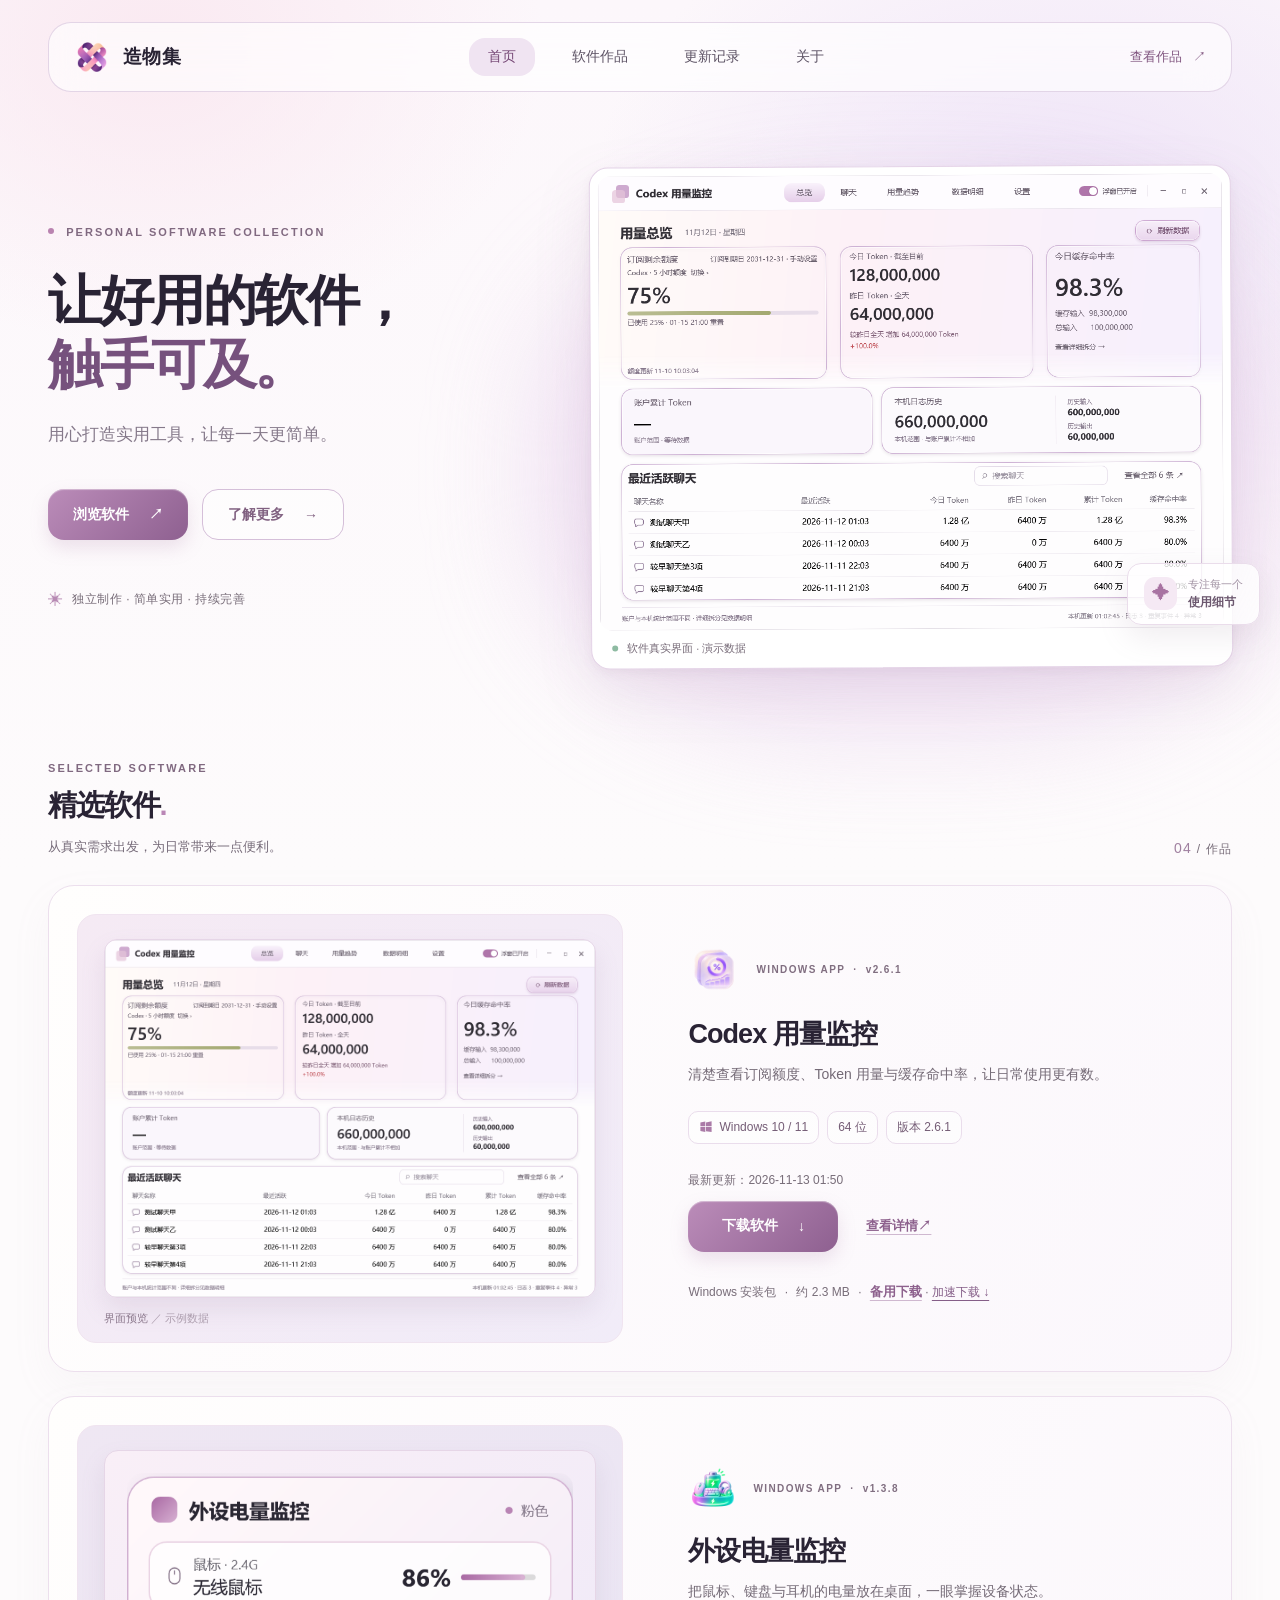
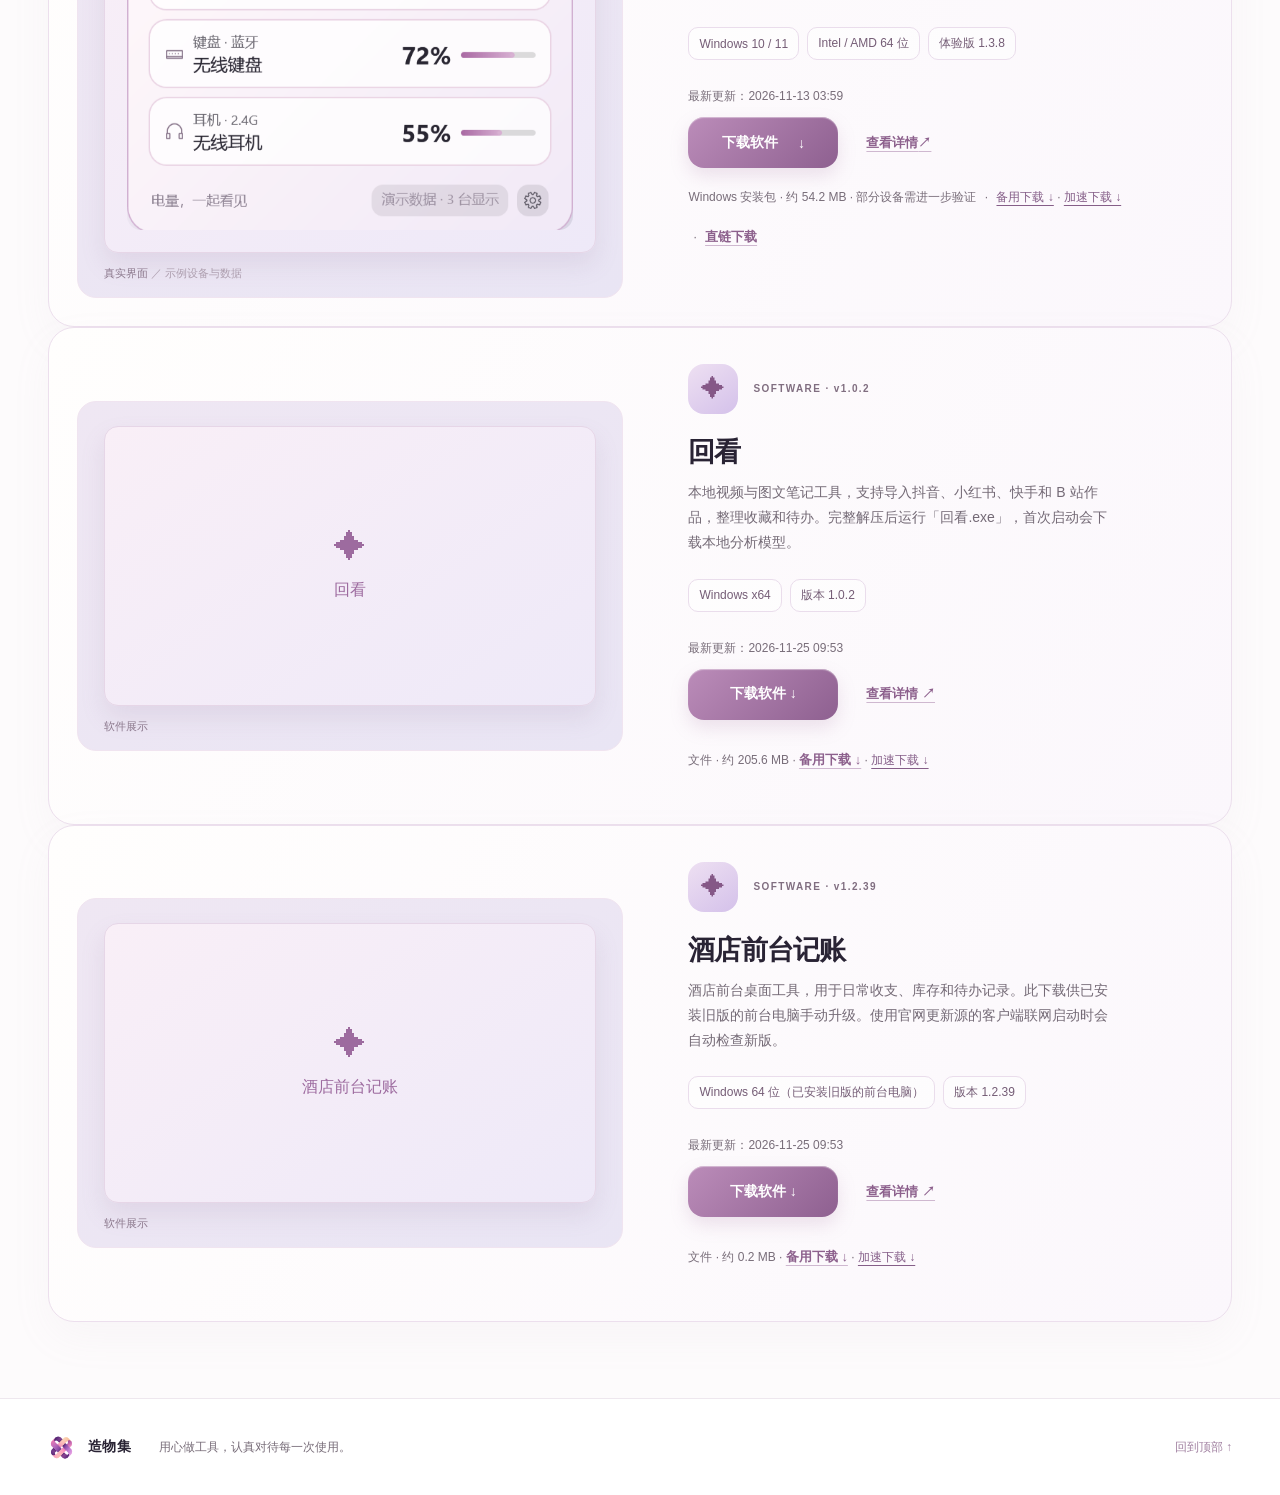
==== commit e7cb255b: "Publish Huikan 1.0.2 and hotel ledger 1.2.39" ====
--- a/index.html
+++ b/index.html
@@ -1 +1 @@
-<!doctype html><html lang="zh-CN"><head><meta charset="utf-8"><meta name="viewport" content="width=device-width,initial-scale=1"><meta name="description" content="分享用心打造的实用软件与下载说明。"><title>造物集 · 让好用的软件，触手可及</title><link rel="icon" href="assets/website-knot.ico" sizes="any"><link rel="stylesheet" href="styles.css?v=1.3.1"></head><body><header class="site-header"><nav class="nav wrap" aria-label="主导航"><a class="brand" href="index.html"><img class="site-mark" src="assets/website-knot.png" alt=""><span>造物集</span></a><div class="nav-links"><a class="active" aria-current="page" href="index.html">首页</a><a  href="software.html">软件作品</a><a  href="updates.html">更新记录</a><a  href="about.html">关于</a></div><a class="nav-cta" href="software.html">查看作品 <span aria-hidden="true">↗</span></a></nav></header><main id="top"><section class="hero wrap"><div class="hero-copy"><div class="eyebrow"><span class="dot"></span> PERSONAL SOFTWARE COLLECTION</div><h1>让好用的软件，<br><span>触手可及。</span></h1><p>用心打造实用工具，<br class="mobile-break">让每一天更简单。</p><div class="hero-actions"><a class="button primary" href="software.html">浏览软件 <span aria-hidden="true">↗</span></a><a class="button secondary" href="about.html">了解更多 <span aria-hidden="true">→</span></a></div><div class="hero-note"><span class="tiny-mark">✳</span> 独立制作 · 简单实用 · 持续完善</div></div><div class="hero-visual"><div class="visual-glow"></div><figure class="window-image"><picture><source type="image/webp" srcset="assets/codex-monitor-demo.webp"><img src="assets/codex-monitor-demo.png" alt="Codex 用量监控总览界面，使用演示数据"></picture><figcaption><span class="status-dot"></span> 软件真实界面 · 演示数据</figcaption></figure><div class="floating-tag"><span class="tag-symbol">✦</span><span>专注每一个<br><strong>使用细节</strong></span></div></div></section><section class="catalog wrap" id="software"><div class="section-heading"><div><div class="eyebrow">SELECTED SOFTWARE</div><h2>精选软件<span class="heading-dot">.</span></h2><p>从真实需求出发，为日常带来一点便利。</p></div><span class="section-count">03 <span>/ 作品</span></span></div><article class="product"><div class="product-shot"><div class="shot-window"><picture><source type="image/webp" srcset="assets/codex-monitor-demo.webp"><img src="assets/codex-monitor-demo.png" alt="软件总览页面截图，演示数据已替代个人数据"></picture></div><span class="shot-caption">界面预览 <span>／ 示例数据</span></span></div><div class="product-info"><div class="product-meta"><span class="product-icon" aria-hidden="true" style="background:transparent"><img loading="lazy" decoding="async" src="assets/codex-app-icon-261.png" alt="" style="width:100%;height:100%;object-fit:contain"></span><span class="meta-label">WINDOWS APP <b>·</b> v2.6.1</span></div><h3>Codex 用量监控</h3><p class="product-description">清楚查看订阅额度、Token 用量与缓存命中率，让日常使用更有数。</p><div class="chips"><span><svg viewBox="0 0 20 20" aria-hidden="true"><path d="M2 3.5 9 2v7H2zm8 0 8-1.6V9h-8zM2 10h7v7l-7-1.4zm8 0h8v7.2L10 16z"/></svg>Windows 10 / 11</span><span>64 位</span><span>版本 2.6.1</span></div><p class="release-date">最新更新：2026-11-13 01:50</p><div class="product-actions"><a class="button primary download" href="https://raw.githubusercontent.com/xiaodank99-art/xiaodank99-art.github.io/main/assets/CodexUsageMonitor-2.6.1-final-setup.exe" download>下载软件 <span aria-hidden="true">↓</span></a><a class="text-link" href="codex-monitor.html">查看详情 <span aria-hidden="true">↗</span></a></div><div class="product-foot">Windows 安装包 <span>·</span> 约 2.3 MB <span>·</span> <a class="text-link" href="https://github.com/xiaodank99-art/xiaodank99-art.github.io/releases/download/codex-v2.6.1/CodexUsageMonitor-2.6.1-setup.exe" download>备用下载</a></div></div></article><article class="product battery-product"><div class="product-shot battery-shot"><div class="shot-window"><img loading="lazy" decoding="async" src="assets/battery-v120-dock.png" alt="外设电量监控界面，展示虚拟设备和示例电量" loading="lazy"></div><span class="shot-caption">真实界面 <span>／ 示例设备与数据</span></span></div><div class="product-info"><div class="product-meta"><span class="battery-icon" aria-hidden="true" style="background:transparent"><img loading="lazy" decoding="async" src="assets/battery-app-icon-132.png" alt="" style="width:100%;height:100%;object-fit:contain"></span><span class="meta-label">WINDOWS APP <b>·</b> v1.3.8</span></div><h3>外设电量监控</h3><p class="product-description">把鼠标、键盘与耳机的电量放在桌面，一眼掌握设备状态。</p><div class="chips"><span>Windows 10 / 11</span><span>Intel / AMD 64 位</span><span>体验版 1.3.8</span></div><p class="release-date">最新更新：2026-11-13 03:59</p><div class="product-actions"><a class="button primary download" data-battery-fast href="https://github.com/xiaodank99-art/xiaodank99-art.github.io/releases/download/battery-v1.3.8/PeripheralBatteryMonitor-1.3.8-Windows-x64-Setup.exe">下载软件 <span aria-hidden="true">↓</span></a><a class="text-link" href="peripheral-battery.html">查看详情 <span aria-hidden="true">↗</span></a></div><div class="product-foot">Windows 安装包 · 约 54.2 MB · 部分设备需进一步验证 <span>·</span> <button type="button" class="backup-link" data-battery-backup>备用下载 ↓</button><span class="backup-status" role="status" aria-live="polite"></span> <span>·</span> <a class="text-link" href="https://github.com/xiaodank99-art/xiaodank99-art.github.io/releases/download/battery-v1.3.8/PeripheralBatteryMonitor-1.3.8-Windows-x64-Setup.exe">直链下载</a><noscript>（备用下载需要启用 JavaScript）</noscript></div></div></article><!-- ZAOWUJI-EXTRAS:START --><article class="product extra-product"><div class="product-shot battery-shot"><div class="shot-window"><div style="padding:5rem 1.5rem;text-align:center;color:#9d6b9f;font-size:2rem">✦<br><span style="font-size:1rem">酒店前台记账</span></div></div><span class="shot-caption">软件展示</span></div><div class="product-info"><div class="product-meta"><span class="battery-icon" aria-hidden="true">✦</span><span class="meta-label">SOFTWARE · v1.2.39</span></div><h3>酒店前台记账</h3><p class="product-description">酒店前台桌面工具，用于日常收支、库存和待办记录。此下载供已安装旧版的前台电脑手动升级。使用官网更新源的客户端联网启动时会自动检查新版。</p><div class="chips"><span>Windows 64 位（已安装旧版的前台电脑）</span><span>版本 1.2.39</span></div><p class="release-date">最新更新：2026-11-25 09:53</p><div class="product-actions"><a class="button primary download" href="https://github.com/xiaodank99-art/xiaodank99-art.github.io/releases/download/extra-f8869d2ba85c0fd4-v1.2.39/extra-f8869d2ba85c0fd4-1.2.39.zip" data-zaowuji-extra="f8869d2ba85c0fd4" data-version="1.2.39" data-size="218936" data-hash="647a30c1f3ed27b693bf97d4cd757d7e508420374f2b837377b18af6e643f379">下载软件 ↓</a><a class="text-link" href="extra-f8869d2ba85c0fd4.html">查看详情 ↗</a></div><div class="product-foot">文件 · 约 0.2 MB · <a class="text-link" href="https://github.com/xiaodank99-art/xiaodank99-art.github.io/releases/download/extra-f8869d2ba85c0fd4-v1.2.39/extra-f8869d2ba85c0fd4-1.2.39.zip">备用下载 ↓</a><span class="backup-status" role="status" aria-live="polite"></span></div></div></article><!-- ZAOWUJI-EXTRAS:END --></section></main><footer><div class="wrap footer-inner"><a class="brand footer-brand" href="#top"><img class="site-mark small" src="assets/website-knot.png" alt=""><span>造物集</span></a><p>用心做工具，认真对待每一次使用。</p><a href="#top">回到顶部 ↑</a></div></footer><script src="battery-backup.js?v=1.3.8-fast2-native" defer></script><script src="custom-download.js" defer></script><script src="cf-download.js?v=3" defer></script></body></html>+<!doctype html><html lang="zh-CN"><head><meta charset="utf-8"><meta name="viewport" content="width=device-width,initial-scale=1"><meta name="description" content="分享用心打造的实用软件与下载说明。"><title>造物集 · 让好用的软件，触手可及</title><link rel="icon" href="assets/website-knot.ico" sizes="any"><link rel="stylesheet" href="styles.css?v=1.3.1"></head><body><header class="site-header"><nav class="nav wrap" aria-label="主导航"><a class="brand" href="index.html"><img class="site-mark" src="assets/website-knot.png" alt=""><span>造物集</span></a><div class="nav-links"><a class="active" aria-current="page" href="index.html">首页</a><a  href="software.html">软件作品</a><a  href="updates.html">更新记录</a><a  href="about.html">关于</a></div><a class="nav-cta" href="software.html">查看作品 <span aria-hidden="true">↗</span></a></nav></header><main id="top"><section class="hero wrap"><div class="hero-copy"><div class="eyebrow"><span class="dot"></span> PERSONAL SOFTWARE COLLECTION</div><h1>让好用的软件，<br><span>触手可及。</span></h1><p>用心打造实用工具，<br class="mobile-break">让每一天更简单。</p><div class="hero-actions"><a class="button primary" href="software.html">浏览软件 <span aria-hidden="true">↗</span></a><a class="button secondary" href="about.html">了解更多 <span aria-hidden="true">→</span></a></div><div class="hero-note"><span class="tiny-mark">✳</span> 独立制作 · 简单实用 · 持续完善</div></div><div class="hero-visual"><div class="visual-glow"></div><figure class="window-image"><picture><source type="image/webp" srcset="assets/codex-monitor-demo.webp"><img src="assets/codex-monitor-demo.png" alt="Codex 用量监控总览界面，使用演示数据"></picture><figcaption><span class="status-dot"></span> 软件真实界面 · 演示数据</figcaption></figure><div class="floating-tag"><span class="tag-symbol">✦</span><span>专注每一个<br><strong>使用细节</strong></span></div></div></section><section class="catalog wrap" id="software"><div class="section-heading"><div><div class="eyebrow">SELECTED SOFTWARE</div><h2>精选软件<span class="heading-dot">.</span></h2><p>从真实需求出发，为日常带来一点便利。</p></div><span class="section-count">04 <span>/ 作品</span></span></div><article class="product"><div class="product-shot"><div class="shot-window"><picture><source type="image/webp" srcset="assets/codex-monitor-demo.webp"><img src="assets/codex-monitor-demo.png" alt="软件总览页面截图，演示数据已替代个人数据"></picture></div><span class="shot-caption">界面预览 <span>／ 示例数据</span></span></div><div class="product-info"><div class="product-meta"><span class="product-icon" aria-hidden="true" style="background:transparent"><img loading="lazy" decoding="async" src="assets/codex-app-icon-261.png" alt="" style="width:100%;height:100%;object-fit:contain"></span><span class="meta-label">WINDOWS APP <b>·</b> v2.6.1</span></div><h3>Codex 用量监控</h3><p class="product-description">清楚查看订阅额度、Token 用量与缓存命中率，让日常使用更有数。</p><div class="chips"><span><svg viewBox="0 0 20 20" aria-hidden="true"><path d="M2 3.5 9 2v7H2zm8 0 8-1.6V9h-8zM2 10h7v7l-7-1.4zm8 0h8v7.2L10 16z"/></svg>Windows 10 / 11</span><span>64 位</span><span>版本 2.6.1</span></div><p class="release-date">最新更新：2026-11-13 01:50</p><div class="product-actions"><a class="button primary download" href="https://raw.githubusercontent.com/xiaodank99-art/xiaodank99-art.github.io/main/assets/CodexUsageMonitor-2.6.1-final-setup.exe" download>下载软件 <span aria-hidden="true">↓</span></a><a class="text-link" href="codex-monitor.html">查看详情 <span aria-hidden="true">↗</span></a></div><div class="product-foot">Windows 安装包 <span>·</span> 约 2.3 MB <span>·</span> <a class="text-link" href="https://github.com/xiaodank99-art/xiaodank99-art.github.io/releases/download/codex-v2.6.1/CodexUsageMonitor-2.6.1-setup.exe" download>备用下载</a></div></div></article><article class="product battery-product"><div class="product-shot battery-shot"><div class="shot-window"><img loading="lazy" decoding="async" src="assets/battery-v120-dock.png" alt="外设电量监控界面，展示虚拟设备和示例电量" loading="lazy"></div><span class="shot-caption">真实界面 <span>／ 示例设备与数据</span></span></div><div class="product-info"><div class="product-meta"><span class="battery-icon" aria-hidden="true" style="background:transparent"><img loading="lazy" decoding="async" src="assets/battery-app-icon-132.png" alt="" style="width:100%;height:100%;object-fit:contain"></span><span class="meta-label">WINDOWS APP <b>·</b> v1.3.8</span></div><h3>外设电量监控</h3><p class="product-description">把鼠标、键盘与耳机的电量放在桌面，一眼掌握设备状态。</p><div class="chips"><span>Windows 10 / 11</span><span>Intel / AMD 64 位</span><span>体验版 1.3.8</span></div><p class="release-date">最新更新：2026-11-13 03:59</p><div class="product-actions"><a class="button primary download" data-battery-fast href="https://github.com/xiaodank99-art/xiaodank99-art.github.io/releases/download/battery-v1.3.8/PeripheralBatteryMonitor-1.3.8-Windows-x64-Setup.exe">下载软件 <span aria-hidden="true">↓</span></a><a class="text-link" href="peripheral-battery.html">查看详情 <span aria-hidden="true">↗</span></a></div><div class="product-foot">Windows 安装包 · 约 54.2 MB · 部分设备需进一步验证 <span>·</span> <button type="button" class="backup-link" data-battery-backup>备用下载 ↓</button><span class="backup-status" role="status" aria-live="polite"></span> <span>·</span> <a class="text-link" href="https://github.com/xiaodank99-art/xiaodank99-art.github.io/releases/download/battery-v1.3.8/PeripheralBatteryMonitor-1.3.8-Windows-x64-Setup.exe">直链下载</a><noscript>（备用下载需要启用 JavaScript）</noscript></div></div></article><!-- ZAOWUJI-EXTRAS:START --><article class="product extra-product"><div class="product-shot battery-shot"><div class="shot-window"><div style="padding:5rem 1.5rem;text-align:center;color:#9d6b9f;font-size:2rem">✦<br><span style="font-size:1rem">回看</span></div></div><span class="shot-caption">软件展示</span></div><div class="product-info"><div class="product-meta"><span class="battery-icon" aria-hidden="true">✦</span><span class="meta-label">SOFTWARE · v1.0.2</span></div><h3>回看</h3><p class="product-description">本地视频与图文笔记工具，支持导入抖音、小红书、快手和 B 站作品，整理收藏和待办。完整解压后运行「回看.exe」，首次启动会下载本地分析模型。</p><div class="chips"><span>Windows x64</span><span>版本 1.0.2</span></div><p class="release-date">最新更新：2026-11-25 09:53</p><div class="product-actions"><a class="button primary download" href="https://github.com/xiaodank99-art/xiaodank99-art.github.io/releases/download/extra-1b975d395758dd1a-v1.0.2/extra-1b975d395758dd1a-1.0.2.zip" data-zaowuji-extra="1b975d395758dd1a" data-version="1.0.2" data-size="215605164" data-hash="28709b4f3ee74a113bf6f23bcab9f112ad1007087b53ceed5ef928fc404d1807">下载软件 ↓</a><a class="text-link" href="extra-1b975d395758dd1a.html">查看详情 ↗</a></div><div class="product-foot">文件 · 约 205.6 MB · <a class="text-link" href="https://github.com/xiaodank99-art/xiaodank99-art.github.io/releases/download/extra-1b975d395758dd1a-v1.0.2/extra-1b975d395758dd1a-1.0.2.zip">备用下载 ↓</a><span class="backup-status" role="status" aria-live="polite"></span></div></div></article><article class="product extra-product"><div class="product-shot battery-shot"><div class="shot-window"><div style="padding:5rem 1.5rem;text-align:center;color:#9d6b9f;font-size:2rem">✦<br><span style="font-size:1rem">酒店前台记账</span></div></div><span class="shot-caption">软件展示</span></div><div class="product-info"><div class="product-meta"><span class="battery-icon" aria-hidden="true">✦</span><span class="meta-label">SOFTWARE · v1.2.39</span></div><h3>酒店前台记账</h3><p class="product-description">酒店前台桌面工具，用于日常收支、库存和待办记录。此下载供已安装旧版的前台电脑手动升级。使用官网更新源的客户端联网启动时会自动检查新版。</p><div class="chips"><span>Windows 64 位（已安装旧版的前台电脑）</span><span>版本 1.2.39</span></div><p class="release-date">最新更新：2026-11-25 09:53</p><div class="product-actions"><a class="button primary download" href="https://github.com/xiaodank99-art/xiaodank99-art.github.io/releases/download/extra-f8869d2ba85c0fd4-v1.2.39/extra-f8869d2ba85c0fd4-1.2.39.zip" data-zaowuji-extra="f8869d2ba85c0fd4" data-version="1.2.39" data-size="218936" data-hash="647a30c1f3ed27b693bf97d4cd757d7e508420374f2b837377b18af6e643f379">下载软件 ↓</a><a class="text-link" href="extra-f8869d2ba85c0fd4.html">查看详情 ↗</a></div><div class="product-foot">文件 · 约 0.2 MB · <a class="text-link" href="https://github.com/xiaodank99-art/xiaodank99-art.github.io/releases/download/extra-f8869d2ba85c0fd4-v1.2.39/extra-f8869d2ba85c0fd4-1.2.39.zip">备用下载 ↓</a><span class="backup-status" role="status" aria-live="polite"></span></div></div></article><!-- ZAOWUJI-EXTRAS:END --></section></main><footer><div class="wrap footer-inner"><a class="brand footer-brand" href="#top"><img class="site-mark small" src="assets/website-knot.png" alt=""><span>造物集</span></a><p>用心做工具，认真对待每一次使用。</p><a href="#top">回到顶部 ↑</a></div></footer><script src="battery-backup.js?v=1.3.8-fast2-native" defer></script><script src="custom-download.js" defer></script><script src="cf-download.js?v=3" defer></script></body></html>
